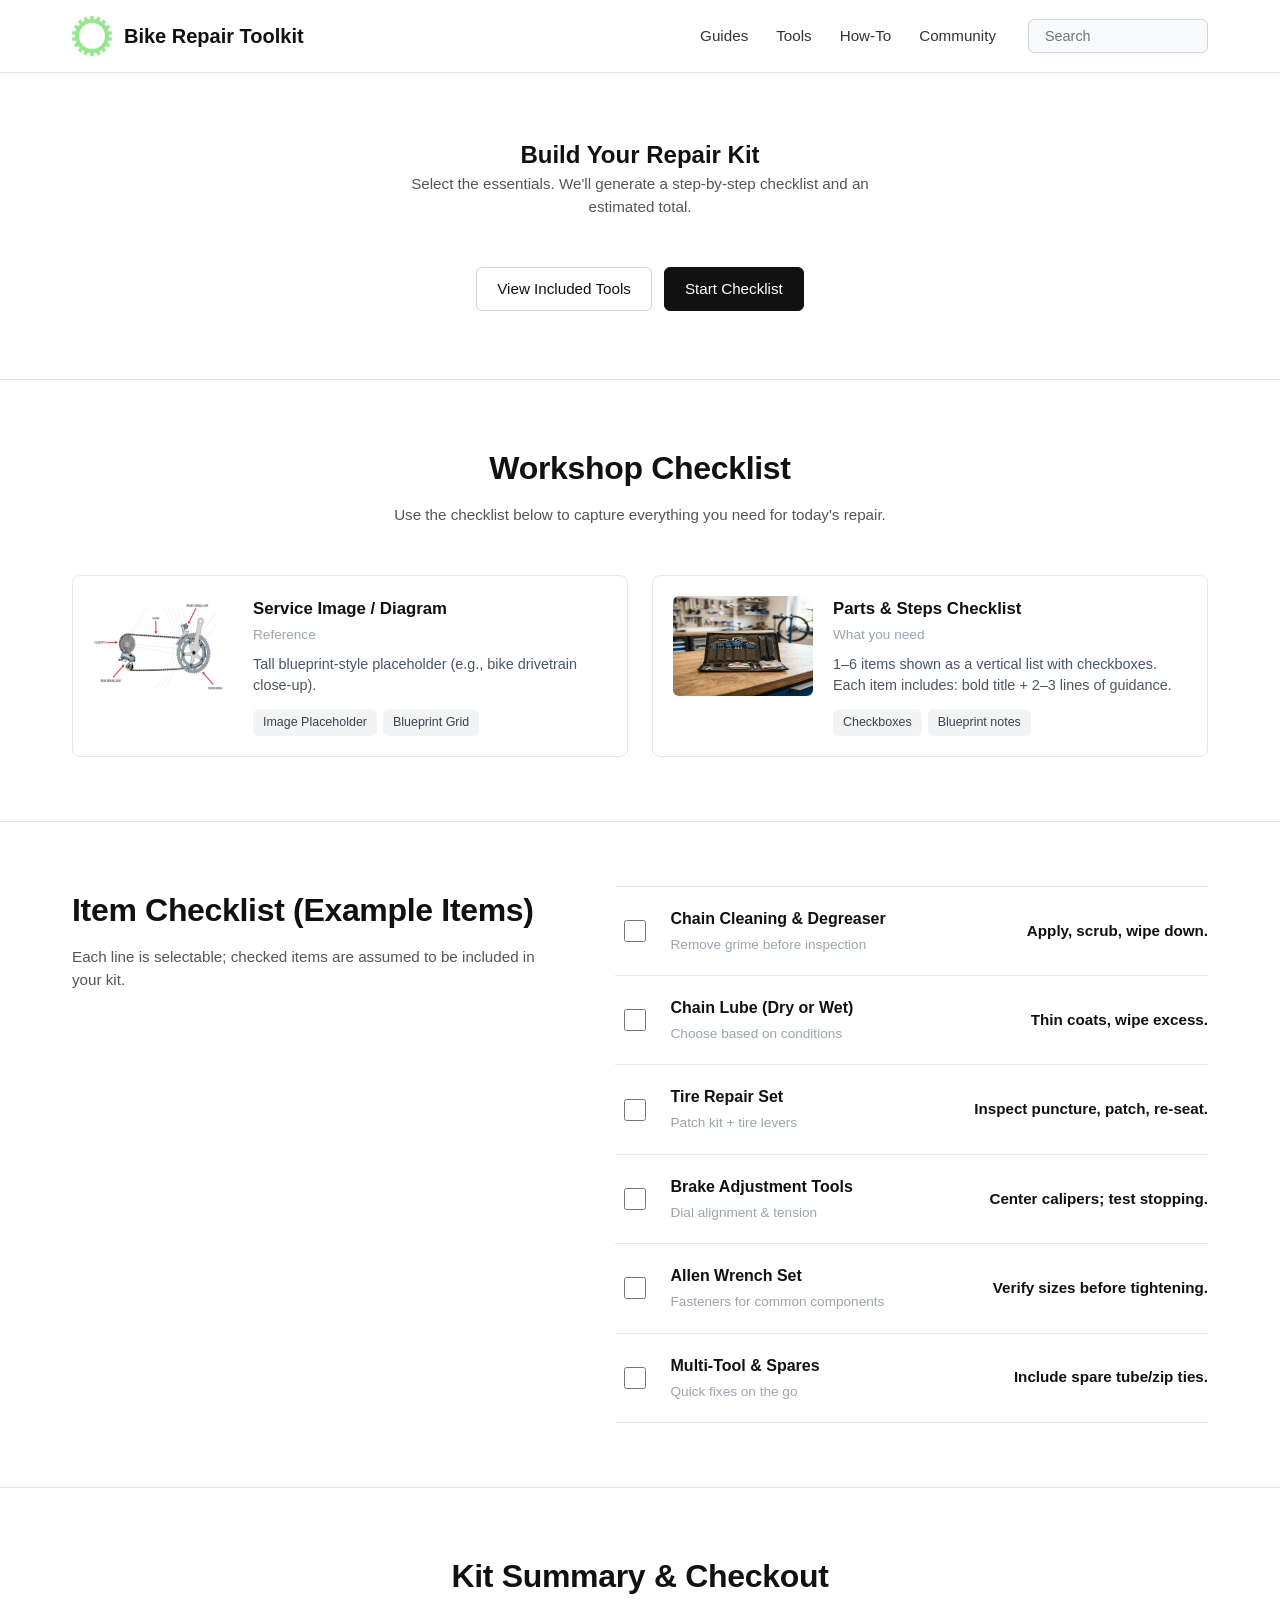
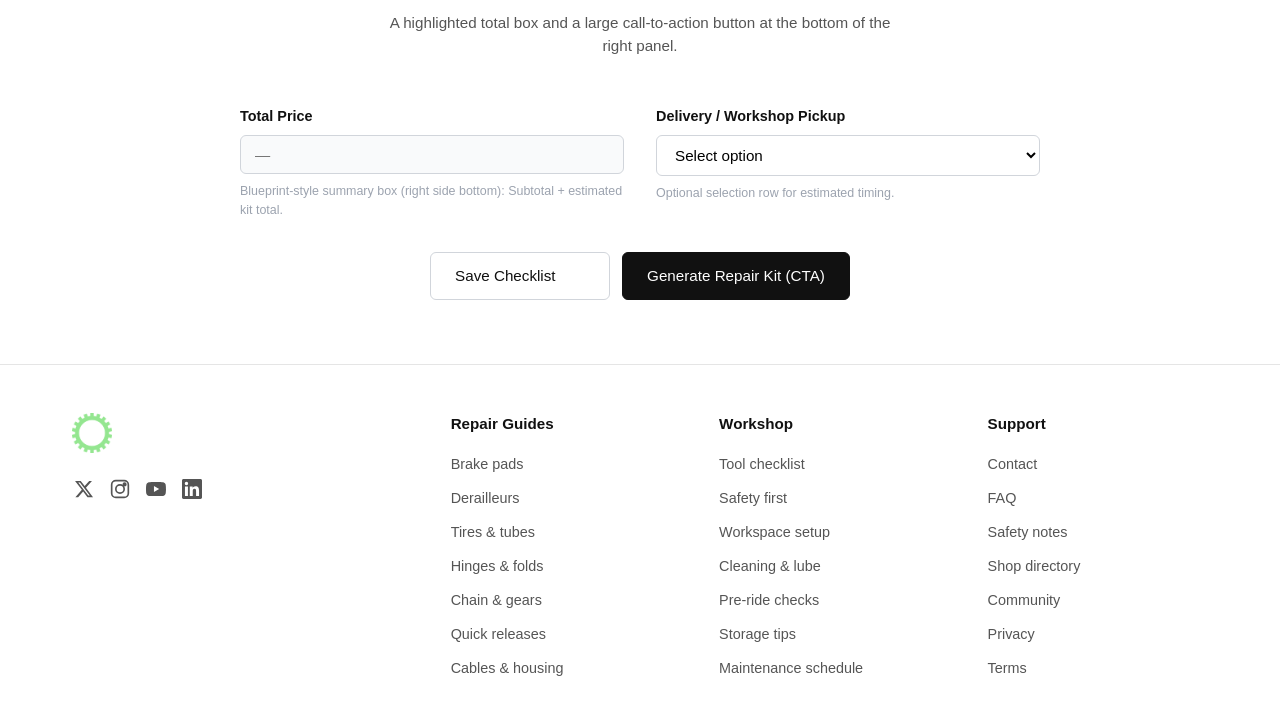
==== bike-repair-kit.html @ c7d31b98 "build the repair and the fix pages" ====
<!DOCTYPE html>
<html lang="en">
<head>
    <meta charset="UTF-8">
    <meta name="viewport" content="width=device-width, initial-scale=1.0">
    <title>Build Your Repair Kit - Bike Repair Toolkit</title>
    
    <!-- Link to the same external CSS file -->
    <link rel="stylesheet" href="/css/style.css">
    
    <!-- FAVICON PLACEHOLDER: Inline SVG Data URI -->
     <link rel="icon" type="image/svg+xml" href="/img/icon-favicon.png">
</head>
<body>

    <!-- ================= HEADER ================= -->
    <header class="site-header">
        <div class="container header-inner">
            <div class="logo">
                <img src="/img/icon-favicon.png" alt="Bike Repair Toolkit Logo" class="logo-icon">
                <span>Bike Repair Toolkit</span>
            </div>
            <nav class="main-nav" aria-label="Main Navigation">
                <ul class="nav-links">
                    <li><a href="#">Guides</a></li>
                    <li><a href="#">Tools</a></li>
                    <li><a href="#">How-To</a></li>
                    <li><a href="#">Community</a></li>
                </ul>
                <form role="search">
                    <input type="search" class="search-box" placeholder="Search" aria-label="Search">
                </form>
            </nav>
        </div>
    </header>

    <main>
        <!-- ================= HERO: BUILD YOUR REPAIR KIT ================= -->
        <section class="kit-hero">
            <div class="container">
                <div class="section-header">
                    <h1>Build Your Repair Kit</h1>
                    <p>Select the essentials. We'll generate a step-by-step checklist and an estimated total.</p>
                </div>
                <div class="hero-buttons" style="justify-content: center;">
                    <a href="#" class="btn">View Included Tools</a>
                    <a href="#" class="btn btn-primary">Start Checklist</a>
                </div>
            </div>
        </section>

        <!-- ================= WORKSHOP CHECKLIST ================= -->
        <section class="workshop-checklist">
            <div class="container">
                <div class="section-header">
                    <h2>Workshop Checklist</h2>
                    <p>Use the checklist below to capture everything you need for today's repair.</p>
                </div>
                <div class="workshop-grid">
                    <!-- Card 1: Service Image / Diagram -->
                    <article class="workshop-card">
                        <div class="workshop-card-img">
                            <!-- IMAGE PLACEHOLDER: Tall blueprint-style -->
                            <img src="/img/sevice-diagram.jpg" alt="Service Image / Diagram" />
                        </div>
                        <div class="workshop-card-content">
                            <h3>Service Image / Diagram</h3>
                            <div class="workshop-card-subtitle">Reference</div>
                            <p>Tall blueprint-style placeholder (e.g., bike drivetrain close-up).</p>
                            <div class="workshop-card-tags">
                                <span class="tag">Image Placeholder</span>
                                <span class="tag">Blueprint Grid</span>
                            </div>
                        </div>
                    </article>

                    <!-- Card 2: Parts & Steps Checklist -->
                    <article class="workshop-card">
                        <div class="workshop-card-img">
                            <!-- IMAGE PLACEHOLDER: Workshop scene -->
                            <img src="/img/tools-needs.png" alt="Parts & Steps Checklist" />
                        </div>
                        <div class="workshop-card-content">
                            <h3>Parts & Steps Checklist</h3>
                            <div class="workshop-card-subtitle">What you need</div>
                            <p>1–6 items shown as a vertical list with checkboxes. Each item includes: bold title + 2–3 lines of guidance.</p>
                            <div class="workshop-card-tags">
                                <span class="tag">Checkboxes</span>
                                <span class="tag">Blueprint notes</span>
                            </div>
                        </div>
                    </article>
                </div>
            </div>
        </section>

        <!-- ================= ITEM CHECKLIST ================= -->
        <section class="item-checklist">
            <div class="container item-checklist-inner">
                <div class="item-checklist-header">
                    <h2>Item Checklist (Example Items)</h2>
                    <p>Each line is selectable; checked items are assumed to be included in your kit.</p>
                </div>
                <ul class="checklist-items">
                    <!-- Item 1 -->
                    <li class="checklist-item">
                        <div class="checklist-checkbox">
                            <input type="checkbox" id="item1" aria-label="Chain Cleaning & Degreaser">
                        </div>
                        <div class="checklist-info">
                            <h3>Chain Cleaning & Degreaser</h3>
                            <p>Remove grime before inspection</p>
                        </div>
                        <div class="checklist-action">
                            <p><strong>Apply, scrub, wipe down.</strong></p>
                        </div>
                    </li>
                    <!-- Item 2 -->
                    <li class="checklist-item">
                        <div class="checklist-checkbox">
                            <input type="checkbox" id="item2" aria-label="Chain Lube">
                        </div>
                        <div class="checklist-info">
                            <h3>Chain Lube (Dry or Wet)</h3>
                            <p>Choose based on conditions</p>
                        </div>
                        <div class="checklist-action">
                            <p><strong>Thin coats, wipe excess.</strong></p>
                        </div>
                    </li>
                    <!-- Item 3 -->
                    <li class="checklist-item">
                        <div class="checklist-checkbox">
                            <input type="checkbox" id="item3" aria-label="Tire Repair Set">
                        </div>
                        <div class="checklist-info">
                            <h3>Tire Repair Set</h3>
                            <p>Patch kit + tire levers</p>
                        </div>
                        <div class="checklist-action">
                            <p><strong>Inspect puncture, patch, re-seat.</strong></p>
                        </div>
                    </li>
                    <!-- Item 4 -->
                    <li class="checklist-item">
                        <div class="checklist-checkbox">
                            <input type="checkbox" id="item4" aria-label="Brake Adjustment Tools">
                        </div>
                        <div class="checklist-info">
                            <h3>Brake Adjustment Tools</h3>
                            <p>Dial alignment & tension</p>
                        </div>
                        <div class="checklist-action">
                            <p><strong>Center calipers; test stopping.</strong></p>
                        </div>
                    </li>
                    <!-- Item 5 -->
                    <li class="checklist-item">
                        <div class="checklist-checkbox">
                            <input type="checkbox" id="item5" aria-label="Allen Wrench Set">
                        </div>
                        <div class="checklist-info">
                            <h3>Allen Wrench Set</h3>
                            <p>Fasteners for common components</p>
                        </div>
                        <div class="checklist-action">
                            <p><strong>Verify sizes before tightening.</strong></p>
                        </div>
                    </li>
                    <!-- Item 6 -->
                    <li class="checklist-item">
                        <div class="checklist-checkbox">
                            <input type="checkbox" id="item6" aria-label="Multi-Tool & Spares">
                        </div>
                        <div class="checklist-info">
                            <h3>Multi-Tool & Spares</h3>
                            <p>Quick fixes on the go</p>
                        </div>
                        <div class="checklist-action">
                            <p><strong>Include spare tube/zip ties.</strong></p>
                        </div>
                    </li>
                </ul>
            </div>
        </section>

        <!-- ================= KIT SUMMARY & CHECKOUT ================= -->
        <section class="kit-summary">
            <div class="container">
                <div class="section-header">
                    <h2>Kit Summary & Checkout</h2>
                    <p>A highlighted total box and a large call-to-action button at the bottom of the right panel.</p>
                </div>
                <div class="summary-grid">
                    <div class="summary-form">
                        <div class="form-group">
                            <label for="total-price"><strong>Total Price</strong></label>
                            <input type="text" id="total-price" class="form-input" placeholder="—" readonly>
                            <p class="form-hint">Blueprint-style summary box (right side bottom): Subtotal + estimated kit total.</p>
                        </div>
                        <div class="form-group">
                            <label for="delivery"><strong>Delivery / Workshop Pickup</strong></label>
                            <select id="delivery" class="form-input">
                                <option value="">Select option</option>
                                <option value="delivery">Home Delivery</option>
                                <option value="pickup">Workshop Pickup</option>
                            </select>
                            <p class="form-hint">Optional selection row for estimated timing.</p>
                        </div>
                    </div>
                </div>
                <div class="summary-buttons">
                    <a href="#" class="btn">Save Checklist</a>
                    <a href="#" class="btn btn-primary">Generate Repair Kit (CTA)</a>
                </div>
            </div>
        </section>
    </main>

    <!-- ================= FOOTER ================= -->
    <footer class="site-footer">
        <div class="container footer-inner">
            <div class="footer-brand">
                <div class="logo">
                    <img src="/img/icon-favicon.png" alt="Bike Repair Toolkit Logo" class="logo-icon">
                </div>
                <div class="social-links">
                    <a href="#" aria-label="X (Twitter)"><svg width="20" height="20" viewBox="0 0 24 24" fill="currentColor"><path d="M18.244 2.25h3.308l-7.227 8.26 8.502 11.24H16.17l-5.214-6.817L4.99 21.75H1.68l7.73-8.835L1.254 2.25H8.08l4.713 6.231zm-1.161 17.52h1.833L7.084 4.126H5.117z"/></svg></a>
                    <a href="#" aria-label="Instagram"><svg width="20" height="20" viewBox="0 0 24 24" fill="none" stroke="currentColor" stroke-width="2"><rect x="2" y="2" width="20" height="20" rx="5"/><circle cx="12" cy="12" r="5"/><circle cx="17.5" cy="6.5" r="1.5" fill="currentColor"/></svg></a>
                    <a href="#" aria-label="YouTube"><svg width="20" height="20" viewBox="0 0 24 24" fill="currentColor"><path d="M23.498 6.186a3.016 3.016 0 0 0-2.122-2.136C19.505 3.545 12 3.545 12 3.545s-7.505 0-9.377.505A3.017 3.017 0 0 0 .502 6.186C0 8.07 0 12 0 12s0 3.93.502 5.814a3.016 3.016 0 0 0 2.122 2.136c1.871.505 9.376.505 9.376.505s7.505 0 9.377-.505a3.015 3.015 0 0 0 2.122-2.136C24 15.93 24 12 24 12s0-3.93-.502-5.814zM9.545 15.568V8.432L15.818 12l-6.273 3.568z"/></svg></a>
                    <a href="#" aria-label="LinkedIn"><svg width="20" height="20" viewBox="0 0 24 24" fill="currentColor"><path d="M20.447 20.452h-3.554v-5.569c0-1.328-.027-3.037-1.852-3.037-1.853 0-2.136 1.445-2.136 2.939v5.667H9.351V9h3.414v1.561h.046c.477-.9 1.637-1.85 3.37-1.85 3.601 0 4.267 2.37 4.267 5.455v6.286zM5.337 7.433a2.062 2.062 0 0 1-2.063-2.065 2.063 2.063 0 1 1 2.063 2.065zm1.782 13.019H3.555V9h3.564v11.452zM22.225 0H1.771C.792 0 0 .774 0 1.729v20.542C0 23.227.792 24 1.771 24h20.451C23.2 24 24 23.227 24 22.271V1.729C24 .774 23.2 0 22.222 0h.003z"/></svg></a>
                </div>
            </div>
            <div class="footer-col">
                <h5>Repair Guides</h5>
                <ul>
                    <li><a href="#">Brake pads</a></li>
                    <li><a href="#">Derailleurs</a></li>
                    <li><a href="#">Tires & tubes</a></li>
                    <li><a href="#">Hinges & folds</a></li>
                    <li><a href="#">Chain & gears</a></li>
                    <li><a href="#">Quick releases</a></li>
                    <li><a href="#">Cables & housing</a></li>
                </ul>
            </div>
            <div class="footer-col">
                <h5>Workshop</h5>
                <ul>
                    <li><a href="#">Tool checklist</a></li>
                    <li><a href="#">Safety first</a></li>
                    <li><a href="#">Workspace setup</a></li>
                    <li><a href="#">Cleaning & lube</a></li>
                    <li><a href="#">Pre-ride checks</a></li>
                    <li><a href="#">Storage tips</a></li>
                    <li><a href="#">Maintenance schedule</a></li>
                </ul>
            </div>
            <div class="footer-col">
                <h5>Support</h5>
                <ul>
                    <li><a href="#">Contact</a></li>
                    <li><a href="#">FAQ</a></li>
                    <li><a href="#">Safety notes</a></li>
                    <li><a href="#">Shop directory</a></li>
                    <li><a href="#">Community</a></li>
                    <li><a href="#">Privacy</a></li>
                    <li><a href="#">Terms</a></li>
                </ul>
            </div>
        </div>
    </footer>

</body>
</html>
---- css/style.css ----
/* --- RESET & BASE --- */
* {
    box-sizing: border-box;
    margin: 0;
    padding: 0;
}

body {
    font-family: -apple-system, BlinkMacSystemFont, 'Segoe UI', Roboto, 'Helvetica Neue', Arial, sans-serif;
    color: #111;
    background: #fff;
    line-height: 1.5;
    -webkit-font-smoothing: antialiased;
}

a {
    text-decoration: none;
    color: inherit;
}

ul {
    list-style: none;
}

.container {
    max-width: 1200px;
    margin: 0 auto;
    padding: 0 32px;
}

/* --- HEADER --- */
.site-header {
    border-bottom: 1px solid #e5e5e5;
    padding: 16px 0;
    position: sticky;
    top: 0;
    background: #fff;
    z-index: 100;
}

.header-inner {
    display: flex;
    align-items: center;
    justify-content: space-between;
    gap: 24px;
}

.logo {
    display: flex;
    align-items: center;
    gap: 12px;
    font-size: 1.25rem;
    font-weight: 600;
}

.logo-icon {
    width: 40px;
    height: 40px;
}

.main-nav {
    display: flex;
    align-items: center;
    gap: 32px;
}

.nav-links {
    display: flex;
    gap: 28px;
}

.nav-links a {
    font-size: 0.95rem;
    color: #333;
}

.nav-links a:hover {
    color: #000;
}

.search-box {
    padding: 8px 16px;
    border: 1px solid #d1d5db;
    border-radius: 6px;
    font-size: 0.9rem;
    width: 180px;
    outline: none;
    background: #f9fafb;
}

.search-box:focus {
    border-color: #111;
}

/* --- HERO --- */
.hero {
    padding: 64px 0 48px;
}

.hero-inner {
    display: grid;
    grid-template-columns: 1fr 1fr;
    gap: 48px;
    align-items: center;
}

.hero-content h1 {
    font-size: 2.75rem;
    font-weight: 700;
    line-height: 1.15;
    margin-bottom: 16px;
    letter-spacing: -0.02em;
}

.hero-content p {
    font-size: 1.05rem;
    color: #555;
    margin-bottom: 28px;
    max-width: 480px;
}

.hero-buttons {
    display: flex;
    gap: 12px;
    margin-bottom: 20px;
    flex-wrap: wrap;
}

.btn {
    padding: 10px 20px;
    border-radius: 6px;
    font-size: 0.95rem;
    font-weight: 500;
    cursor: pointer;
    transition: all 0.2s;
    display: inline-block;
    border: 1px solid #d1d5db;
    background: #fff;
    color: #111;
}

.btn:hover {
    background: #f3f4f6;
}

.btn-primary {
    background: #111;
    color: #fff;
    border-color: #111;
}

.btn-primary:hover {
    background: #333;
}

.hero-tags {
    display: flex;
    gap: 8px;
    flex-wrap: wrap;
}

.tag {
    padding: 6px 14px;
    background: #f3f4f6;
    border-radius: 6px;
    font-size: 0.85rem;
    color: #374151;
}

.hero-image {
    width: 100%;
    border-radius: 8px;
    overflow: hidden;
}

.hero-image img {
    width: 100%;
    height: auto;
    display: block;
}

/* --- SECTIONS --- */
section {
    padding: 64px 0;
}

.section-header {
    text-align: center;
    margin-bottom: 48px;
}

.section-header h2 {
    font-size: 2rem;
    font-weight: 700;
    margin-bottom: 12px;
    letter-spacing: -0.01em;
}

.section-header p {
    color: #555;
    max-width: 520px;
    margin: 0 auto;
    font-size: 0.95rem;
}

/* --- FEATURED FIXES CARDS --- */
.featured-grid {
    display: grid;
    grid-template-columns: repeat(3, 1fr);
    gap: 24px;
}

.featured-card {
    border: 1px solid #e5e7eb;
    border-radius: 8px;
    overflow: hidden;
    background: #fff;
}

.featured-card-img {
    position: relative;
    width: 100%;
    aspect-ratio: 4/3;
    background: #f3f4f6;
    overflow: hidden;
}

.featured-card-img img {
    width: 100%;
    height: 100%;
    display: block;
}

.step-label {
    position: absolute;
    top: 12px;
    left: 12px;
    background: rgba(255, 255, 255, 0.92);
    padding: 4px 10px;
    border-radius: 4px;
    font-size: 0.75rem;
    color: #374151;
    font-weight: 500;
}

.featured-card-body {
    padding: 16px;
}

.featured-card-body h3 {
    font-size: 0.95rem;
    font-weight: 600;
    margin-bottom: 4px;
}

.featured-card-body p {
    font-size: 0.9rem;
    color: #555;
}

/* --- SAFETY + TOOLS CARDS --- */
.safety-grid {
    display: grid;
    grid-template-columns: repeat(2, 1fr);
    gap: 24px;
}

.safety-card {
    border: 1px solid #e5e7eb;
    border-radius: 8px;
    padding: 20px;
    display: flex;
    gap: 20px;
    background: #fff;
}

.safety-card-img {
    width: 140px;
    min-width: 140px;
    height: 100px;
    border-radius: 6px;
    overflow: hidden;
    background: #f3f4f6;
}

.safety-card-img img {
    width: 100%;
    height: 100%;
    display: block;
}

.safety-card-content {
    flex: 1;
    display: flex;
    flex-direction: column;
}

.safety-card-content h3 {
    font-size: 1.05rem;
    font-weight: 600;
    margin-bottom: 4px;
}

.safety-card-subtitle {
    font-size: 0.85rem;
    color: #9ca3af;
    margin-bottom: 8px;
}

.safety-card-content p {
    font-size: 0.9rem;
    color: #4b5563;
    margin-bottom: 12px;
    flex: 1;
}

.safety-card-tags {
    display: flex;
    gap: 6px;
    flex-wrap: wrap;
}

.safety-card-tags .tag {
    font-size: 0.78rem;
    padding: 4px 10px;
}

/* --- FOOTER --- */
.site-footer {
    border-top: 1px solid #e5e5e5;
    padding: 48px 0 32px;
}

.footer-inner {
    display: grid;
    grid-template-columns: 1.5fr 1fr 1fr 1fr;
    gap: 48px;
}

.footer-brand {
    display: flex;
    flex-direction: column;
    gap: 16px;
}

.footer-brand .logo {
    margin-bottom: 8px;
}

.social-links {
    display: flex;
    gap: 12px;
}

.social-links a {
    width: 24px;
    height: 24px;
    display: flex;
    align-items: center;
    justify-content: center;
    color: #555;
}

.social-links a:hover {
    color: #111;
}

.footer-col h5 {
    font-size: 0.95rem;
    font-weight: 600;
    margin-bottom: 16px;
}

.footer-col ul li {
    margin-bottom: 10px;
}

.footer-col a {
    font-size: 0.9rem;
    color: #555;
}

.footer-col a:hover {
    color: #111;
}

/* --- KIT HERO --- */
.kit-hero {
    padding: 64px 0 48px;
    text-align: center;
}

/* --- WORKSHOP CHECKLIST --- */
.workshop-checklist {
    border-top: 1px solid #e5e5e5;
}
.workshop-grid {
    display: grid;
    grid-template-columns: repeat(2, 1fr);
    gap: 24px;
}
.workshop-card {
    border: 1px solid #e5e7eb;
    border-radius: 8px;
    padding: 20px;
    display: flex;
    gap: 20px;
    background: #fff;
}
.workshop-card-img {
    width: 140px;
    min-width: 140px;
    height: 100px;
    border-radius: 6px;
    overflow: hidden;
    background: #f3f4f6;
}
.workshop-card-img img {
    width: 100%;
    height: 100%;
    display: block;
}
.workshop-card-content {
    flex: 1;
    display: flex;
    flex-direction: column;
}
.workshop-card-content h3 {
    font-size: 1.05rem;
    font-weight: 600;
    margin-bottom: 4px;
}
.workshop-card-subtitle {
    font-size: 0.85rem;
    color: #9ca3af;
    margin-bottom: 8px;
}
.workshop-card-content p {
    font-size: 0.9rem;
    color: #4b5563;
    margin-bottom: 12px;
    flex: 1;
}
.workshop-card-tags {
    display: flex;
    gap: 6px;
    flex-wrap: wrap;
}
.workshop-card-tags .tag {
    font-size: 0.78rem;
    padding: 4px 10px;
}

/* --- ITEM CHECKLIST --- */
.item-checklist {
    border-top: 1px solid #e5e5e5;
}
.item-checklist-inner {
    display: grid;
    grid-template-columns: 1fr 1.2fr;
    gap: 48px;
    align-items: start;
}
.item-checklist-header h2 {
    font-size: 2rem;
    font-weight: 700;
    margin-bottom: 12px;
    letter-spacing: -0.01em;
}
.item-checklist-header p {
    color: #555;
    font-size: 0.95rem;
}
.checklist-items {
    display: flex;
    flex-direction: column;
}
.checklist-item {
    display: grid;
    grid-template-columns: 40px 1fr 1fr;
    gap: 16px;
    align-items: center;
    padding: 20px 0;
    border-bottom: 1px solid #e5e7eb;
}
.checklist-item:first-child {
    border-top: 1px solid #e5e7eb;
}
.checklist-checkbox {
    display: flex;
    align-items: center;
    justify-content: center;
}
.checklist-checkbox input[type="checkbox"] {
    width: 22px;
    height: 22px;
    border: 2px solid #d1d5db;
    border-radius: 4px;
    cursor: pointer;
    accent-color: #111;
}
.checklist-info h3 {
    font-size: 1rem;
    font-weight: 600;
    margin-bottom: 4px;
}
.checklist-info p {
    font-size: 0.85rem;
    color: #9ca3af;
}
.checklist-action {
    text-align: right;
}
.checklist-action p {
    font-size: 0.95rem;
    color: #111;
}

/* --- KIT SUMMARY --- */
.kit-summary {
    border-top: 1px solid #e5e5e5;
}
.summary-grid {
    max-width: 800px;
    margin: 0 auto 32px;
}
.summary-form {
    display: grid;
    grid-template-columns: 1fr 1fr;
    gap: 32px;
}
.form-group {
    display: flex;
    flex-direction: column;
    gap: 8px;
}
.form-group label {
    font-size: 0.9rem;
    font-weight: 600;
}
.form-input {
    padding: 10px 14px;
    border: 1px solid #d1d5db;
    border-radius: 6px;
    font-size: 0.95rem;
    font-family: inherit;
    background: #fff;
    outline: none;
    width: 100%;
}
.form-input:focus {
    border-color: #111;
}
.form-input[readonly] {
    background: #f9fafb;
    color: #9ca3af;
}
.form-hint {
    font-size: 0.78rem;
    color: #9ca3af;
}
.summary-buttons {
    display: flex;
    gap: 12px;
    justify-content: center;
    flex-wrap: wrap;
}
.summary-buttons .btn {
    min-width: 180px;
    padding: 12px 24px;
}

/* --- GUIDE HERO --- */
.guide-hero {
    padding: 64px 0 48px;
}
.guide-hero-inner {
    display: grid;
    grid-template-columns: 1fr 1fr;
    gap: 48px;
    align-items: center;
}
.guide-hero-content h1 {
    font-size: 2.5rem;
    font-weight: 700;
    line-height: 1.2;
    margin-bottom: 16px;
    letter-spacing: -0.02em;
}
.guide-hero-content p {
    font-size: 1.05rem;
    color: #555;
    max-width: 480px;
}
.guide-hero-image {
    width: 100%;
    border-radius: 8px;
    overflow: hidden;
}
.guide-hero-image img {
    width: 100%;
    height: auto;
    display: block;
}

/* --- WARNING / SAFETY SECTION --- */
.warning-section {
    padding: 64px 0;
    background: #f9fafb;
}
.warning-inner {
    display: grid;
    grid-template-columns: 1fr 1fr;
    gap: 48px;
    align-items: center;
}
.warning-content h2 {
    font-size: 1.25rem;
    font-weight: 700;
    margin-bottom: 16px;
    letter-spacing: 0.05em;
}
.warning-content ul {
    list-style: disc;
    padding-left: 20px;
}
.warning-content ul li {
    font-size: 0.95rem;
    color: #4b5563;
    margin-bottom: 8px;
    line-height: 1.6;
}
.warning-image {
    width: 100%;
    border-radius: 8px;
    overflow: hidden;
}
.warning-image img {
    width: 100%;
    height: auto;
    display: block;
}

/* --- 5-STEP TIMELINE --- */
.timeline-section {
    padding: 64px 0;
}
.timeline-inner {
    display: grid;
    grid-template-columns: 1fr 1.5fr;
    gap: 48px;
    align-items: start;
}
.timeline-header h2 {
    font-size: 2rem;
    font-weight: 700;
    margin-bottom: 12px;
    letter-spacing: -0.01em;
}
.timeline-header p {
    color: #555;
    font-size: 0.95rem;
}
.timeline-steps {
    display: flex;
    flex-direction: column;
    gap: 16px;
}
.timeline-step {
    border: 1px solid #e5e7eb;
    border-radius: 8px;
    padding: 16px;
    display: flex;
    gap: 16px;
    background: #fff;
    transition: box-shadow 0.2s;
}
.timeline-step:hover {
    box-shadow: 0 2px 8px rgba(0,0,0,0.08);
}
.timeline-step-img {
    width: 120px;
    min-width: 120px;
    height: 80px;
    border-radius: 6px;
    overflow: hidden;
    background: #f3f4f6;
}
.timeline-step-img img {
    width: 100%;
    height: 100%;
    display: block;
}
.timeline-step-content {
    flex: 1;
}
.timeline-step-content h3 {
    font-size: 1rem;
    font-weight: 600;
    margin-bottom: 4px;
}
.timeline-step-subtitle {
    font-size: 0.85rem;
    color: #9ca3af;
    margin-bottom: 8px;
}
.timeline-step-content p {
    font-size: 0.9rem;
    color: #4b5563;
    line-height: 1.5;
}

/* --- STEP IMAGES --- */
.step-images-section {
    padding: 64px 0;
    border-top: 1px solid #e5e5e5;
}
.step-images-inner {
    display: grid;
    grid-template-columns: 1fr 1.5fr;
    gap: 48px;
    align-items: start;
}
.step-images-header h2 {
    font-size: 2rem;
    font-weight: 700;
    margin-bottom: 12px;
    letter-spacing: -0.01em;
}
.step-images-header p {
    color: #555;
    font-size: 0.95rem;
}
.step-images-list {
    display: flex;
    flex-direction: column;
}
.step-image-row {
    display: grid;
    grid-template-columns: 40px 1fr 1fr;
    gap: 16px;
    align-items: center;
    padding: 20px 0;
    border-bottom: 1px solid #e5e7eb;
}
.step-image-row:first-child {
    border-top: 1px solid #e5e7eb;
}
.step-image-icon {
    display: flex;
    align-items: center;
    justify-content: center;
}
.step-image-icon img {
    width: 40px;
    height: 40px;
}
.step-image-info h3 {
    font-size: 1rem;
    font-weight: 600;
    margin-bottom: 4px;
}
.step-image-info p {
    font-size: 0.85rem;
    color: #9ca3af;
}
.step-image-label {
    text-align: right;
}
.step-image-label p {
    font-size: 0.95rem;
    color: #111;
}


/* --- RESPONSIVE --- */
@media (max-width: 900px) {
    .hero-inner {
        grid-template-columns: 1fr;
    }

    .featured-grid {
        grid-template-columns: 1fr;
    }

    .safety-grid {
        grid-template-columns: 1fr;
    }

    .footer-inner {
        grid-template-columns: 1fr 1fr;
    }

    .nav-links {
        display: none;
    }
}

@media (max-width: 900px) {
    .workshop-grid { grid-template-columns: 1fr; }
    .item-checklist-inner { grid-template-columns: 1fr; }
    .checklist-item { grid-template-columns: 40px 1fr; }
    .checklist-action { grid-column: 2; text-align: left; }
    .summary-form { grid-template-columns: 1fr; }
}

/* --- FOLDING HINGE RESPONSIVE --- */
@media (max-width: 900px) {
    .guide-hero-inner { grid-template-columns: 1fr; }
    .warning-inner { grid-template-columns: 1fr; }
    .timeline-inner { grid-template-columns: 1fr; }
    .step-images-inner { grid-template-columns: 1fr; }
    .step-image-row { grid-template-columns: 40px 1fr; }
    .step-image-label { grid-column: 2; text-align: left; }
}
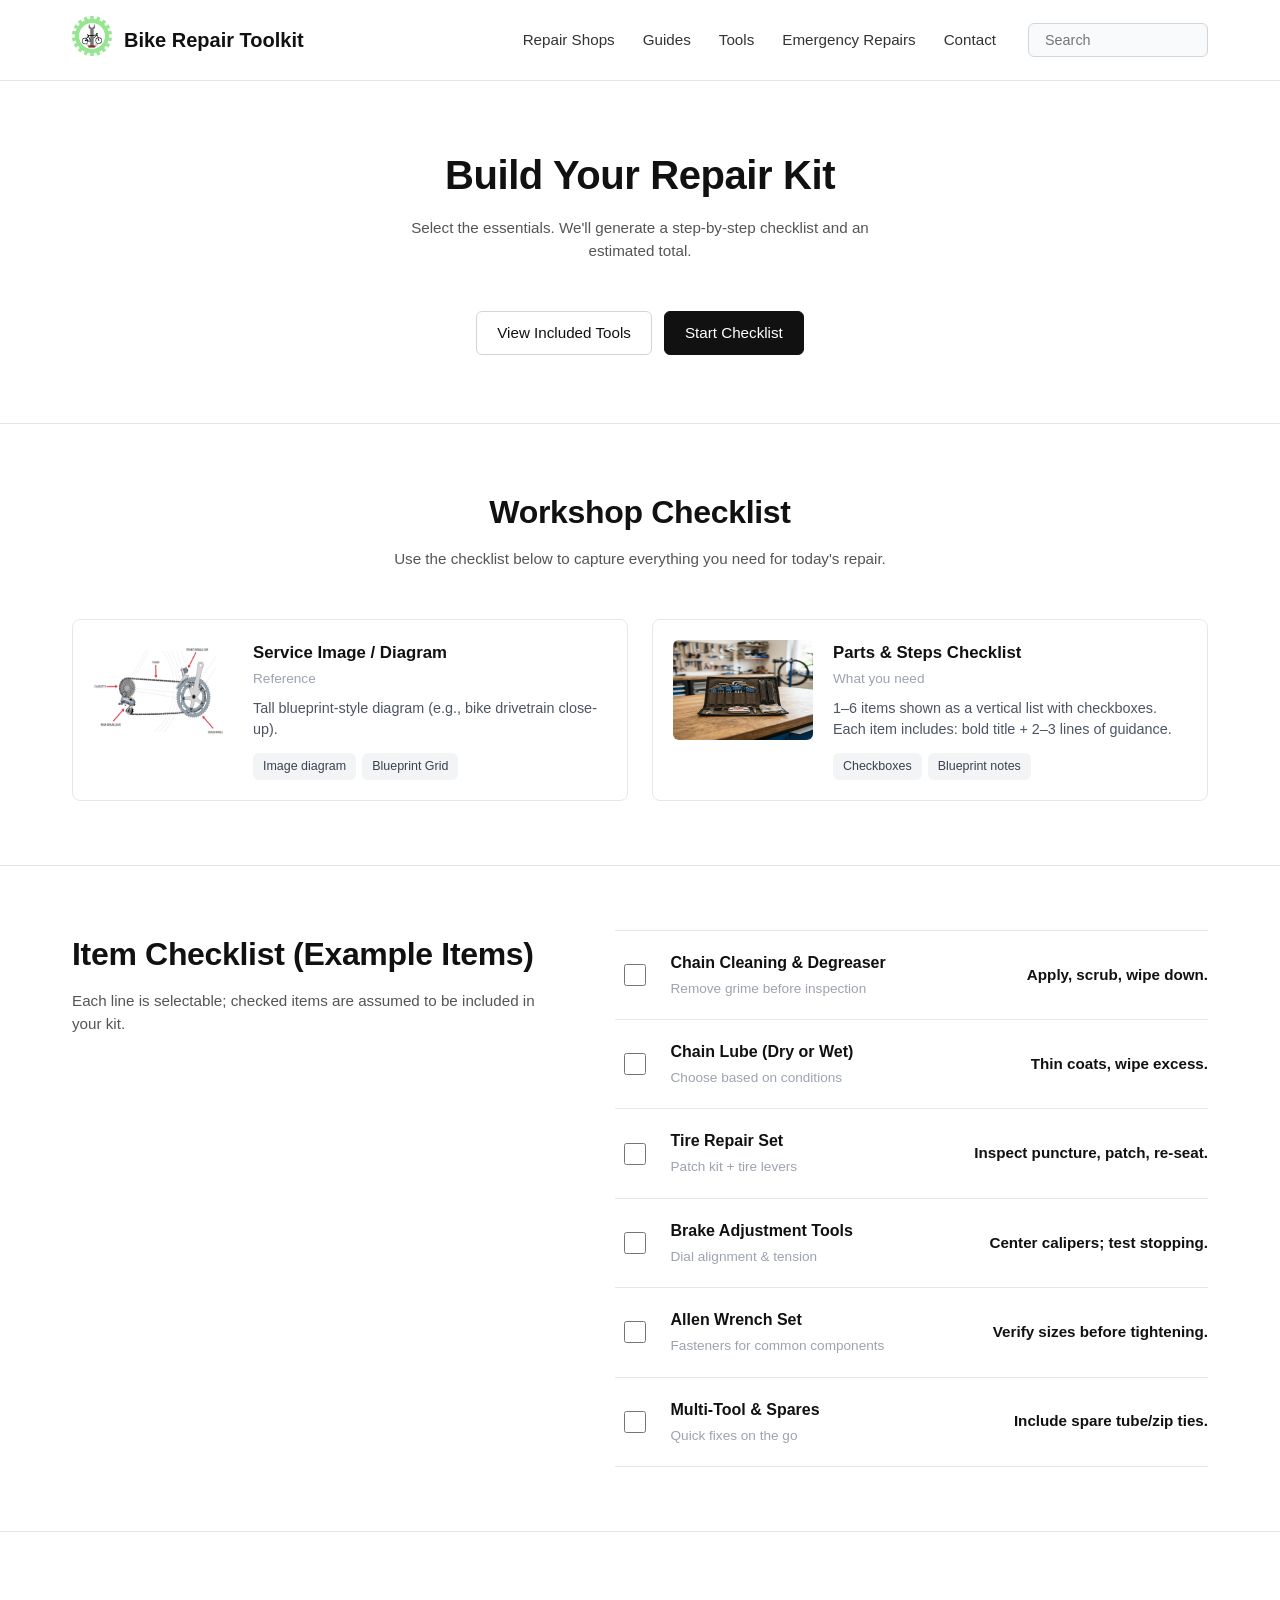
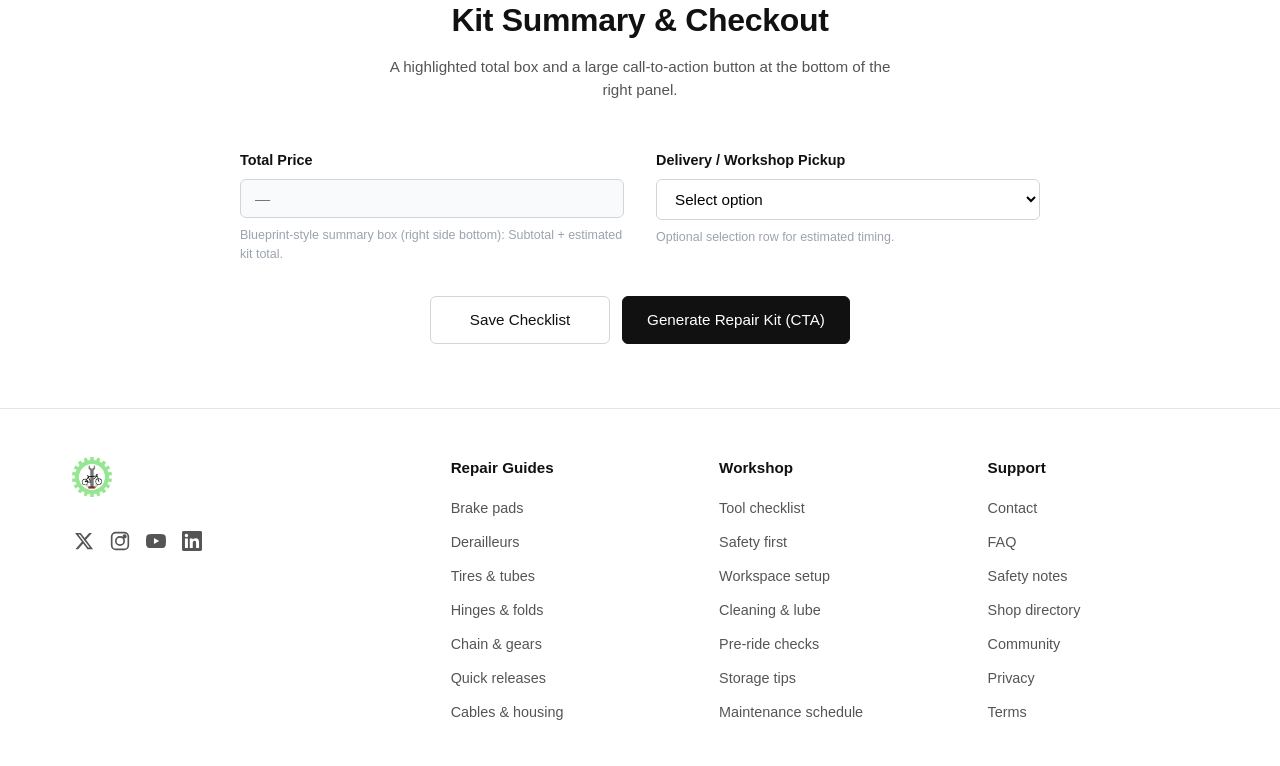
==== commit eefe5422: "on the way to finish this project" ====
--- a/bike-repair-kit.html
+++ b/bike-repair-kit.html
@@ -1,32 +1,33 @@
 <!DOCTYPE html>
 <html lang="en">
+
 <head>
     <meta charset="UTF-8">
     <meta name="viewport" content="width=device-width, initial-scale=1.0">
     <title>Build Your Repair Kit - Bike Repair Toolkit</title>
-    
-    <!-- Link to the same external CSS file -->
+    <!-- stylesheets and favicons -->
     <link rel="stylesheet" href="/css/style.css">
-    
-    <!-- FAVICON PLACEHOLDER: Inline SVG Data URI -->
-     <link rel="icon" type="image/svg+xml" href="/img/icon-favicon.png">
+    <link rel="icon" type="image/svg+xml" href="/img/icon-favicon.png">
 </head>
+
 <body>
 
-    <!-- ================= HEADER ================= -->
+    <!-- this would be the navigation of the page or navbar -->
     <header class="site-header">
         <div class="container header-inner">
             <div class="logo">
-                <img src="/img/icon-favicon.png" alt="Bike Repair Toolkit Logo" class="logo-icon">
+                <a href="/"><img src="/img/logo-icon.png" alt="Bike Repair Guide Logo" class="logo-icon"></a>
                 <span>Bike Repair Toolkit</span>
             </div>
             <nav class="main-nav" aria-label="Main Navigation">
                 <ul class="nav-links">
-                    <li><a href="#">Guides</a></li>
-                    <li><a href="#">Tools</a></li>
-                    <li><a href="#">How-To</a></li>
-                    <li><a href="#">Community</a></li>
-                </ul>
+                    <li><a href="/shops.html">Repair Shops</a></li>
+                    <li><a href="/fix.html">Guides</a></li>
+                    <li><a href="/bike-repair-kit.html">Tools</a></li>
+                    <li><a href="/emergency.html">Emergency Repairs</a></li>
+                    <li><a href="/contact.html">Contact</a></li>
+                </ul>
+                <!-- this is the search bar -->
                 <form role="search">
                     <input type="search" class="search-box" placeholder="Search" aria-label="Search">
                 </form>
@@ -35,7 +36,7 @@
     </header>
 
     <main>
-        <!-- ================= HERO: BUILD YOUR REPAIR KIT ================= -->
+        <!-- build your repair kit section of the page -->
         <section class="kit-hero">
             <div class="container">
                 <div class="section-header">
@@ -49,7 +50,7 @@
             </div>
         </section>
 
-        <!-- ================= WORKSHOP CHECKLIST ================= -->
+        <!-- the workshop checklist section -->
         <section class="workshop-checklist">
             <div class="container">
                 <div class="section-header">
@@ -60,15 +61,14 @@
                     <!-- Card 1: Service Image / Diagram -->
                     <article class="workshop-card">
                         <div class="workshop-card-img">
-                            <!-- IMAGE PLACEHOLDER: Tall blueprint-style -->
                             <img src="/img/sevice-diagram.jpg" alt="Service Image / Diagram" />
                         </div>
                         <div class="workshop-card-content">
                             <h3>Service Image / Diagram</h3>
                             <div class="workshop-card-subtitle">Reference</div>
-                            <p>Tall blueprint-style placeholder (e.g., bike drivetrain close-up).</p>
+                            <p>Tall blueprint-style diagram (e.g., bike drivetrain close-up).</p>
                             <div class="workshop-card-tags">
-                                <span class="tag">Image Placeholder</span>
+                                <span class="tag">Image diagram</span>
                                 <span class="tag">Blueprint Grid</span>
                             </div>
                         </div>
@@ -77,13 +77,13 @@
                     <!-- Card 2: Parts & Steps Checklist -->
                     <article class="workshop-card">
                         <div class="workshop-card-img">
-                            <!-- IMAGE PLACEHOLDER: Workshop scene -->
                             <img src="/img/tools-needs.png" alt="Parts & Steps Checklist" />
                         </div>
                         <div class="workshop-card-content">
                             <h3>Parts & Steps Checklist</h3>
                             <div class="workshop-card-subtitle">What you need</div>
-                            <p>1–6 items shown as a vertical list with checkboxes. Each item includes: bold title + 2–3 lines of guidance.</p>
+                            <p>1–6 items shown as a vertical list with checkboxes. Each item includes: bold title + 2–3
+                                lines of guidance.</p>
                             <div class="workshop-card-tags">
                                 <span class="tag">Checkboxes</span>
                                 <span class="tag">Blueprint notes</span>
@@ -94,7 +94,7 @@
             </div>
         </section>
 
-        <!-- ================= ITEM CHECKLIST ================= -->
+        <!-- the item checklist section of the page -->
         <section class="item-checklist">
             <div class="container item-checklist-inner">
                 <div class="item-checklist-header">
@@ -184,7 +184,7 @@
             </div>
         </section>
 
-        <!-- ================= KIT SUMMARY & CHECKOUT ================= -->
+        <!-- the kit summary and checkout section of the page -->
         <section class="kit-summary">
             <div class="container">
                 <div class="section-header">
@@ -196,7 +196,8 @@
                         <div class="form-group">
                             <label for="total-price"><strong>Total Price</strong></label>
                             <input type="text" id="total-price" class="form-input" placeholder="—" readonly>
-                            <p class="form-hint">Blueprint-style summary box (right side bottom): Subtotal + estimated kit total.</p>
+                            <p class="form-hint">Blueprint-style summary box (right side bottom): Subtotal + estimated
+                                kit total.</p>
                         </div>
                         <div class="form-group">
                             <label for="delivery"><strong>Delivery / Workshop Pickup</strong></label>
@@ -217,18 +218,37 @@
         </section>
     </main>
 
-    <!-- ================= FOOTER ================= -->
+    <!-- the footer of the page -->
     <footer class="site-footer">
         <div class="container footer-inner">
             <div class="footer-brand">
                 <div class="logo">
-                    <img src="/img/icon-favicon.png" alt="Bike Repair Toolkit Logo" class="logo-icon">
+                    <a href="/"><img src="/img/logo-icon.png" alt="Bike Repair Guide Logo" class="logo-icon"></a>
+
+                    <!-- Social SVGs easyer than having an image  -->
                 </div>
                 <div class="social-links">
-                    <a href="#" aria-label="X (Twitter)"><svg width="20" height="20" viewBox="0 0 24 24" fill="currentColor"><path d="M18.244 2.25h3.308l-7.227 8.26 8.502 11.24H16.17l-5.214-6.817L4.99 21.75H1.68l7.73-8.835L1.254 2.25H8.08l4.713 6.231zm-1.161 17.52h1.833L7.084 4.126H5.117z"/></svg></a>
-                    <a href="#" aria-label="Instagram"><svg width="20" height="20" viewBox="0 0 24 24" fill="none" stroke="currentColor" stroke-width="2"><rect x="2" y="2" width="20" height="20" rx="5"/><circle cx="12" cy="12" r="5"/><circle cx="17.5" cy="6.5" r="1.5" fill="currentColor"/></svg></a>
-                    <a href="#" aria-label="YouTube"><svg width="20" height="20" viewBox="0 0 24 24" fill="currentColor"><path d="M23.498 6.186a3.016 3.016 0 0 0-2.122-2.136C19.505 3.545 12 3.545 12 3.545s-7.505 0-9.377.505A3.017 3.017 0 0 0 .502 6.186C0 8.07 0 12 0 12s0 3.93.502 5.814a3.016 3.016 0 0 0 2.122 2.136c1.871.505 9.376.505 9.376.505s7.505 0 9.377-.505a3.015 3.015 0 0 0 2.122-2.136C24 15.93 24 12 24 12s0-3.93-.502-5.814zM9.545 15.568V8.432L15.818 12l-6.273 3.568z"/></svg></a>
-                    <a href="#" aria-label="LinkedIn"><svg width="20" height="20" viewBox="0 0 24 24" fill="currentColor"><path d="M20.447 20.452h-3.554v-5.569c0-1.328-.027-3.037-1.852-3.037-1.853 0-2.136 1.445-2.136 2.939v5.667H9.351V9h3.414v1.561h.046c.477-.9 1.637-1.85 3.37-1.85 3.601 0 4.267 2.37 4.267 5.455v6.286zM5.337 7.433a2.062 2.062 0 0 1-2.063-2.065 2.063 2.063 0 1 1 2.063 2.065zm1.782 13.019H3.555V9h3.564v11.452zM22.225 0H1.771C.792 0 0 .774 0 1.729v20.542C0 23.227.792 24 1.771 24h20.451C23.2 24 24 23.227 24 22.271V1.729C24 .774 23.2 0 22.222 0h.003z"/></svg></a>
+                    <a href="#" aria-label="X (Twitter)"><svg width="20" height="20" viewBox="0 0 24 24"
+                            fill="currentColor">
+                            <path
+                                d="M18.244 2.25h3.308l-7.227 8.26 8.502 11.24H16.17l-5.214-6.817L4.99 21.75H1.68l7.73-8.835L1.254 2.25H8.08l4.713 6.231zm-1.161 17.52h1.833L7.084 4.126H5.117z" />
+                        </svg></a>
+                    <a href="#" aria-label="Instagram"><svg width="20" height="20" viewBox="0 0 24 24" fill="none"
+                            stroke="currentColor" stroke-width="2">
+                            <rect x="2" y="2" width="20" height="20" rx="5" />
+                            <circle cx="12" cy="12" r="5" />
+                            <circle cx="17.5" cy="6.5" r="1.5" fill="currentColor" />
+                        </svg></a>
+                    <a href="#" aria-label="YouTube"><svg width="20" height="20" viewBox="0 0 24 24"
+                            fill="currentColor">
+                            <path
+                                d="M23.498 6.186a3.016 3.016 0 0 0-2.122-2.136C19.505 3.545 12 3.545 12 3.545s-7.505 0-9.377.505A3.017 3.017 0 0 0 .502 6.186C0 8.07 0 12 0 12s0 3.93.502 5.814a3.016 3.016 0 0 0 2.122 2.136c1.871.505 9.376.505 9.376.505s7.505 0 9.377-.505a3.015 3.015 0 0 0 2.122-2.136C24 15.93 24 12 24 12s0-3.93-.502-5.814zM9.545 15.568V8.432L15.818 12l-6.273 3.568z" />
+                        </svg></a>
+                    <a href="#" aria-label="LinkedIn"><svg width="20" height="20" viewBox="0 0 24 24"
+                            fill="currentColor">
+                            <path
+                                d="M20.447 20.452h-3.554v-5.569c0-1.328-.027-3.037-1.852-3.037-1.853 0-2.136 1.445-2.136 2.939v5.667H9.351V9h3.414v1.561h.046c.477-.9 1.637-1.85 3.37-1.85 3.601 0 4.267 2.37 4.267 5.455v6.286zM5.337 7.433a2.062 2.062 0 0 1-2.063-2.065 2.063 2.063 0 1 1 2.063 2.065zm1.782 13.019H3.555V9h3.564v11.452zM22.225 0H1.771C.792 0 0 .774 0 1.729v20.542C0 23.227.792 24 1.771 24h20.451C23.2 24 24 23.227 24 22.271V1.729C24 .774 23.2 0 22.222 0h.003z" />
+                        </svg></a>
                 </div>
             </div>
             <div class="footer-col">
@@ -237,16 +257,17 @@
                     <li><a href="#">Brake pads</a></li>
                     <li><a href="#">Derailleurs</a></li>
                     <li><a href="#">Tires & tubes</a></li>
-                    <li><a href="#">Hinges & folds</a></li>
+                    <li><a href="/fix.html">Hinges & folds</a></li>
                     <li><a href="#">Chain & gears</a></li>
                     <li><a href="#">Quick releases</a></li>
                     <li><a href="#">Cables & housing</a></li>
                 </ul>
             </div>
+
             <div class="footer-col">
                 <h5>Workshop</h5>
                 <ul>
-                    <li><a href="#">Tool checklist</a></li>
+                    <li><a href="/bike-repair-kit.html">Tool checklist</a></li>
                     <li><a href="#">Safety first</a></li>
                     <li><a href="#">Workspace setup</a></li>
                     <li><a href="#">Cleaning & lube</a></li>
@@ -255,11 +276,12 @@
                     <li><a href="#">Maintenance schedule</a></li>
                 </ul>
             </div>
+
             <div class="footer-col">
                 <h5>Support</h5>
                 <ul>
-                    <li><a href="#">Contact</a></li>
-                    <li><a href="#">FAQ</a></li>
+                    <li><a href="/contact.html">Contact</a></li>
+                    <li><a href="/contact.html">FAQ</a></li>
                     <li><a href="#">Safety notes</a></li>
                     <li><a href="#">Shop directory</a></li>
                     <li><a href="#">Community</a></li>
@@ -271,4 +293,5 @@
     </footer>
 
 </body>
+
 </html>
--- a/css/style.css
+++ b/css/style.css
@@ -1,10 +1,5 @@
-/* --- RESET & BASE --- */
-* {
-    box-sizing: border-box;
-    margin: 0;
-    padding: 0;
-}
-
+/* --- this reset the page styles --- */
+* { box-sizing: border-box; margin: 0; padding: 0; }
 body {
     font-family: -apple-system, BlinkMacSystemFont, 'Segoe UI', Roboto, 'Helvetica Neue', Arial, sans-serif;
     color: #111;
@@ -12,23 +7,11 @@
     line-height: 1.5;
     -webkit-font-smoothing: antialiased;
 }
-
-a {
-    text-decoration: none;
-    color: inherit;
-}
-
-ul {
-    list-style: none;
-}
-
-.container {
-    max-width: 1200px;
-    margin: 0 auto;
-    padding: 0 32px;
-}
-
-/* --- HEADER --- */
+a { text-decoration: none; color: inherit; }
+ul { list-style: none; }
+.container { max-width: 1200px; margin: 0 auto; padding: 0 32px; }
+
+/* --- the header of the page --- */
 .site-header {
     border-bottom: 1px solid #e5e5e5;
     padding: 16px 0;
@@ -37,14 +20,12 @@
     background: #fff;
     z-index: 100;
 }
-
 .header-inner {
     display: flex;
     align-items: center;
     justify-content: space-between;
     gap: 24px;
 }
-
 .logo {
     display: flex;
     align-items: center;
@@ -52,32 +33,24 @@
     font-size: 1.25rem;
     font-weight: 600;
 }
-
 .logo-icon {
     width: 40px;
     height: 40px;
 }
-
 .main-nav {
     display: flex;
     align-items: center;
     gap: 32px;
 }
-
 .nav-links {
     display: flex;
     gap: 28px;
 }
-
 .nav-links a {
     font-size: 0.95rem;
     color: #333;
 }
-
-.nav-links a:hover {
-    color: #000;
-}
-
+.nav-links a:hover { color: #000; }
 .search-box {
     padding: 8px 16px;
     border: 1px solid #d1d5db;
@@ -87,23 +60,16 @@
     outline: none;
     background: #f9fafb;
 }
-
-.search-box:focus {
-    border-color: #111;
-}
-
-/* --- HERO --- */
-.hero {
-    padding: 64px 0 48px;
-}
-
+.search-box:focus { border-color: #111; }
+
+/* --- this is the hero section --- */
+.hero { padding: 64px 0 48px; }
 .hero-inner {
     display: grid;
     grid-template-columns: 1fr 1fr;
     gap: 48px;
     align-items: center;
 }
-
 .hero-content h1 {
     font-size: 2.75rem;
     font-weight: 700;
@@ -111,21 +77,19 @@
     margin-bottom: 16px;
     letter-spacing: -0.02em;
 }
-
 .hero-content p {
     font-size: 1.05rem;
     color: #555;
     margin-bottom: 28px;
     max-width: 480px;
 }
-
 .hero-buttons {
     display: flex;
     gap: 12px;
     margin-bottom: 20px;
+    margin-top: 12px;
     flex-wrap: wrap;
 }
-
 .btn {
     padding: 10px 20px;
     border-radius: 6px;
@@ -137,28 +101,20 @@
     border: 1px solid #d1d5db;
     background: #fff;
     color: #111;
-}
-
-.btn:hover {
-    background: #f3f4f6;
-}
-
+    text-align: center;
+}
+.btn:hover { background: #f3f4f6; }
 .btn-primary {
     background: #111;
     color: #fff;
     border-color: #111;
 }
-
-.btn-primary:hover {
-    background: #333;
-}
-
+.btn-primary:hover { background: #333; }
 .hero-tags {
     display: flex;
     gap: 8px;
     flex-wrap: wrap;
 }
-
 .tag {
     padding: 6px 14px;
     background: #f3f4f6;
@@ -166,36 +122,31 @@
     font-size: 0.85rem;
     color: #374151;
 }
-
 .hero-image {
     width: 100%;
     border-radius: 8px;
     overflow: hidden;
 }
-
 .hero-image img {
     width: 100%;
     height: auto;
     display: block;
 }
 
-/* --- SECTIONS --- */
-section {
-    padding: 64px 0;
-}
-
+/* --- the remaining sections --- */
+section { padding: 64px 0; }
 .section-header {
     text-align: center;
     margin-bottom: 48px;
 }
-
+.section-header h1,
 .section-header h2 {
     font-size: 2rem;
     font-weight: 700;
     margin-bottom: 12px;
     letter-spacing: -0.01em;
 }
-
+.section-header h1 { font-size: 2.5rem; }
 .section-header p {
     color: #555;
     max-width: 520px;
@@ -203,20 +154,18 @@
     font-size: 0.95rem;
 }
 
-/* --- FEATURED FIXES CARDS --- */
+/* --- featured cards --- */
 .featured-grid {
     display: grid;
     grid-template-columns: repeat(3, 1fr);
     gap: 24px;
 }
-
 .featured-card {
     border: 1px solid #e5e7eb;
     border-radius: 8px;
     overflow: hidden;
     background: #fff;
 }
-
 .featured-card-img {
     position: relative;
     width: 100%;
@@ -224,47 +173,39 @@
     background: #f3f4f6;
     overflow: hidden;
 }
-
 .featured-card-img img {
     width: 100%;
     height: 100%;
     display: block;
 }
-
 .step-label {
     position: absolute;
     top: 12px;
     left: 12px;
-    background: rgba(255, 255, 255, 0.92);
+    background: rgba(255,255,255,0.92);
     padding: 4px 10px;
     border-radius: 4px;
     font-size: 0.75rem;
     color: #374151;
     font-weight: 500;
 }
-
-.featured-card-body {
-    padding: 16px;
-}
-
+.featured-card-body { padding: 16px; }
 .featured-card-body h3 {
     font-size: 0.95rem;
     font-weight: 600;
     margin-bottom: 4px;
 }
-
 .featured-card-body p {
     font-size: 0.9rem;
     color: #555;
 }
 
-/* --- SAFETY + TOOLS CARDS --- */
+/* --- safety and tools cards --- */
 .safety-grid {
     display: grid;
     grid-template-columns: repeat(2, 1fr);
     gap: 24px;
 }
-
 .safety-card {
     border: 1px solid #e5e7eb;
     border-radius: 8px;
@@ -273,7 +214,6 @@
     gap: 20px;
     background: #fff;
 }
-
 .safety-card-img {
     width: 140px;
     min-width: 140px;
@@ -282,76 +222,62 @@
     overflow: hidden;
     background: #f3f4f6;
 }
-
 .safety-card-img img {
     width: 100%;
     height: 100%;
     display: block;
 }
-
 .safety-card-content {
     flex: 1;
     display: flex;
     flex-direction: column;
 }
-
 .safety-card-content h3 {
     font-size: 1.05rem;
     font-weight: 600;
     margin-bottom: 4px;
 }
-
 .safety-card-subtitle {
     font-size: 0.85rem;
     color: #9ca3af;
     margin-bottom: 8px;
 }
-
 .safety-card-content p {
     font-size: 0.9rem;
     color: #4b5563;
     margin-bottom: 12px;
     flex: 1;
 }
-
 .safety-card-tags {
     display: flex;
     gap: 6px;
     flex-wrap: wrap;
 }
-
 .safety-card-tags .tag {
     font-size: 0.78rem;
     padding: 4px 10px;
 }
 
-/* --- FOOTER --- */
+/* --- the site footer --- */
 .site-footer {
     border-top: 1px solid #e5e5e5;
     padding: 48px 0 32px;
 }
-
 .footer-inner {
     display: grid;
     grid-template-columns: 1.5fr 1fr 1fr 1fr;
     gap: 48px;
 }
-
 .footer-brand {
     display: flex;
     flex-direction: column;
     gap: 16px;
 }
-
-.footer-brand .logo {
-    margin-bottom: 8px;
-}
-
+.footer-brand .logo { margin-bottom: 8px; }
 .social-links {
     display: flex;
     gap: 12px;
 }
-
 .social-links a {
     width: 24px;
     height: 24px;
@@ -360,40 +286,32 @@
     justify-content: center;
     color: #555;
 }
-
-.social-links a:hover {
-    color: #111;
-}
-
+.social-links a:hover { color: #111; }
 .footer-col h5 {
     font-size: 0.95rem;
     font-weight: 600;
     margin-bottom: 16px;
 }
-
-.footer-col ul li {
-    margin-bottom: 10px;
-}
-
+.footer-col ul li { margin-bottom: 10px; }
 .footer-col a {
     font-size: 0.9rem;
     color: #555;
 }
-
-.footer-col a:hover {
-    color: #111;
-}
-
-/* --- KIT HERO --- */
-.kit-hero {
-    padding: 64px 0 48px;
-    text-align: center;
-}
-
-/* --- WORKSHOP CHECKLIST --- */
-.workshop-checklist {
-    border-top: 1px solid #e5e5e5;
-}
+.footer-col a:hover { color: #111; }
+
+/* --- responsive styles --- */
+@media (max-width: 900px) {
+    .hero-inner { grid-template-columns: 1fr; }
+    .featured-grid { grid-template-columns: 1fr; }
+    .safety-grid { grid-template-columns: 1fr; }
+    .footer-inner { grid-template-columns: 1fr 1fr; }
+    .nav-links { display: none; }
+}
+
+
+/* the repair kit page */
+.kit-hero { padding: 64px 0 48px; text-align: center; }
+.workshop-checklist { border-top: 1px solid #e5e5e5; }
 .workshop-grid {
     display: grid;
     grid-template-columns: repeat(2, 1fr);
@@ -451,10 +369,7 @@
     padding: 4px 10px;
 }
 
-/* --- ITEM CHECKLIST --- */
-.item-checklist {
-    border-top: 1px solid #e5e5e5;
-}
+.item-checklist { border-top: 1px solid #e5e5e5; }
 .item-checklist-inner {
     display: grid;
     grid-template-columns: 1fr 1.2fr;
@@ -471,10 +386,7 @@
     color: #555;
     font-size: 0.95rem;
 }
-.checklist-items {
-    display: flex;
-    flex-direction: column;
-}
+.checklist-items { display: flex; flex-direction: column; }
 .checklist-item {
     display: grid;
     grid-template-columns: 40px 1fr 1fr;
@@ -483,9 +395,7 @@
     padding: 20px 0;
     border-bottom: 1px solid #e5e7eb;
 }
-.checklist-item:first-child {
-    border-top: 1px solid #e5e7eb;
-}
+.checklist-item:first-child { border-top: 1px solid #e5e7eb; }
 .checklist-checkbox {
     display: flex;
     align-items: center;
@@ -508,22 +418,14 @@
     font-size: 0.85rem;
     color: #9ca3af;
 }
-.checklist-action {
-    text-align: right;
-}
+.checklist-action { text-align: right; }
 .checklist-action p {
     font-size: 0.95rem;
     color: #111;
 }
 
-/* --- KIT SUMMARY --- */
-.kit-summary {
-    border-top: 1px solid #e5e5e5;
-}
-.summary-grid {
-    max-width: 800px;
-    margin: 0 auto 32px;
-}
+.kit-summary { border-top: 1px solid #e5e5e5; }
+.summary-grid { max-width: 800px; margin: 0 auto 32px; }
 .summary-form {
     display: grid;
     grid-template-columns: 1fr 1fr;
@@ -548,9 +450,7 @@
     outline: none;
     width: 100%;
 }
-.form-input:focus {
-    border-color: #111;
-}
+.form-input:focus { border-color: #111; }
 .form-input[readonly] {
     background: #f9fafb;
     color: #9ca3af;
@@ -570,10 +470,17 @@
     padding: 12px 24px;
 }
 
-/* --- GUIDE HERO --- */
-.guide-hero {
-    padding: 64px 0 48px;
-}
+@media (max-width: 900px) {
+    .workshop-grid { grid-template-columns: 1fr; }
+    .item-checklist-inner { grid-template-columns: 1fr; }
+    .checklist-item { grid-template-columns: 40px 1fr; }
+    .checklist-action { grid-column: 2; text-align: left; }
+    .summary-form { grid-template-columns: 1fr; }
+}
+
+
+/* the repair page */
+.guide-hero { padding: 64px 0 48px; }
 .guide-hero-inner {
     display: grid;
     grid-template-columns: 1fr 1fr;
@@ -603,7 +510,6 @@
     display: block;
 }
 
-/* --- WARNING / SAFETY SECTION --- */
 .warning-section {
     padding: 64px 0;
     background: #f9fafb;
@@ -641,10 +547,7 @@
     display: block;
 }
 
-/* --- 5-STEP TIMELINE --- */
-.timeline-section {
-    padding: 64px 0;
-}
+.timeline-section { padding: 64px 0; }
 .timeline-inner {
     display: grid;
     grid-template-columns: 1fr 1.5fr;
@@ -675,9 +578,7 @@
     background: #fff;
     transition: box-shadow 0.2s;
 }
-.timeline-step:hover {
-    box-shadow: 0 2px 8px rgba(0,0,0,0.08);
-}
+.timeline-step:hover { box-shadow: 0 2px 8px rgba(0,0,0,0.08); }
 .timeline-step-img {
     width: 120px;
     min-width: 120px;
@@ -691,9 +592,7 @@
     height: 100%;
     display: block;
 }
-.timeline-step-content {
-    flex: 1;
-}
+.timeline-step-content { flex: 1; }
 .timeline-step-content h3 {
     font-size: 1rem;
     font-weight: 600;
@@ -710,7 +609,6 @@
     line-height: 1.5;
 }
 
-/* --- STEP IMAGES --- */
 .step-images-section {
     padding: 64px 0;
     border-top: 1px solid #e5e5e5;
@@ -731,29 +629,24 @@
     color: #555;
     font-size: 0.95rem;
 }
-.step-images-list {
-    display: flex;
-    flex-direction: column;
-}
+.step-images-list { display: flex; flex-direction: column; }
 .step-image-row {
     display: grid;
-    grid-template-columns: 40px 1fr 1fr;
+    grid-template-columns: 160px 1fr 1fr;
     gap: 16px;
     align-items: center;
     padding: 20px 0;
     border-bottom: 1px solid #e5e7eb;
 }
-.step-image-row:first-child {
-    border-top: 1px solid #e5e7eb;
-}
+.step-image-row:first-child { border-top: 1px solid #e5e7eb; }
 .step-image-icon {
     display: flex;
     align-items: center;
     justify-content: center;
 }
 .step-image-icon img {
-    width: 40px;
-    height: 40px;
+    width: 160px;
+    height: 160px;
 }
 .step-image-info h3 {
     font-size: 1rem;
@@ -764,47 +657,12 @@
     font-size: 0.85rem;
     color: #9ca3af;
 }
-.step-image-label {
-    text-align: right;
-}
+.step-image-label { text-align: right; }
 .step-image-label p {
     font-size: 0.95rem;
     color: #111;
 }
 
-
-/* --- RESPONSIVE --- */
-@media (max-width: 900px) {
-    .hero-inner {
-        grid-template-columns: 1fr;
-    }
-
-    .featured-grid {
-        grid-template-columns: 1fr;
-    }
-
-    .safety-grid {
-        grid-template-columns: 1fr;
-    }
-
-    .footer-inner {
-        grid-template-columns: 1fr 1fr;
-    }
-
-    .nav-links {
-        display: none;
-    }
-}
-
-@media (max-width: 900px) {
-    .workshop-grid { grid-template-columns: 1fr; }
-    .item-checklist-inner { grid-template-columns: 1fr; }
-    .checklist-item { grid-template-columns: 40px 1fr; }
-    .checklist-action { grid-column: 2; text-align: left; }
-    .summary-form { grid-template-columns: 1fr; }
-}
-
-/* --- FOLDING HINGE RESPONSIVE --- */
 @media (max-width: 900px) {
     .guide-hero-inner { grid-template-columns: 1fr; }
     .warning-inner { grid-template-columns: 1fr; }
@@ -812,4 +670,103 @@
     .step-images-inner { grid-template-columns: 1fr; }
     .step-image-row { grid-template-columns: 40px 1fr; }
     .step-image-label { grid-column: 2; text-align: left; }
+}
+
+
+
+/* Shops List */
+.shops-list {
+    display: flex;
+    flex-direction: column;
+    border: 1px solid #e5e7eb;
+    border-radius: 8px;
+    overflow: hidden;
+}
+.shop-row {
+    display: grid;
+    grid-template-columns: 40px 1fr 1fr;
+    gap: 16px;
+    align-items: center;
+    padding: 20px 24px;
+    border-bottom: 1px solid #e5e7eb;
+    background: #fff;
+}
+.shop-row:last-child { border-bottom: none; }
+.shop-icon {
+    display: flex;
+    align-items: center;
+    justify-content: center;
+    width: 40px;
+    height: 40px;
+    background: #f3f4f6;
+    border-radius: 50%;
+}
+.shop-info h3 {
+    font-size: 1rem;
+    font-weight: 600;
+    margin-bottom: 4px;
+}
+.shop-info p {
+    font-size: 0.85rem;
+    color: #9ca3af;
+}
+.shop-hours p {
+    font-size: 0.9rem;
+    color: #111;
+    text-align: right;
+}
+.shop-hours .safety-card-subtitle {
+    text-align: right;
+}
+
+/* FAQ List */
+.faq-list {
+    display: flex;
+    flex-direction: column;
+    border: 1px solid #e5e7eb;
+    border-radius: 8px;
+    overflow: hidden;
+}
+.faq-row {
+    display: grid;
+    grid-template-columns: 40px 1fr 1fr;
+    gap: 16px;
+    align-items: center;
+    padding: 20px 24px;
+    border-bottom: 1px solid #e5e7eb;
+    background: #fff;
+}
+.faq-row:last-child { border-bottom: none; }
+.faq-icon {
+    display: flex;
+    align-items: center;
+    justify-content: center;
+    width: 40px;
+    height: 40px;
+    background: #f3f4f6;
+    border-radius: 50%;
+}
+.faq-info h3 {
+    font-size: 1rem;
+    font-weight: 600;
+    margin-bottom: 4px;
+}
+.faq-info p {
+    font-size: 0.85rem;
+    color: #9ca3af;
+}
+.faq-answer { text-align: right; }
+.faq-answer p {
+    font-size: 0.95rem;
+    color: #111;
+}
+
+@media (max-width: 900px) {
+    .shop-row { grid-template-columns: 40px 1fr; }
+    .shop-hours { grid-column: 2; text-align: left; }
+    .shop-hours p { text-align: left; }
+    .shop-hours .safety-card-subtitle { text-align: left; }
+    
+    .faq-row { grid-template-columns: 40px 1fr; }
+    .faq-answer { grid-column: 2; text-align: left; }
 }
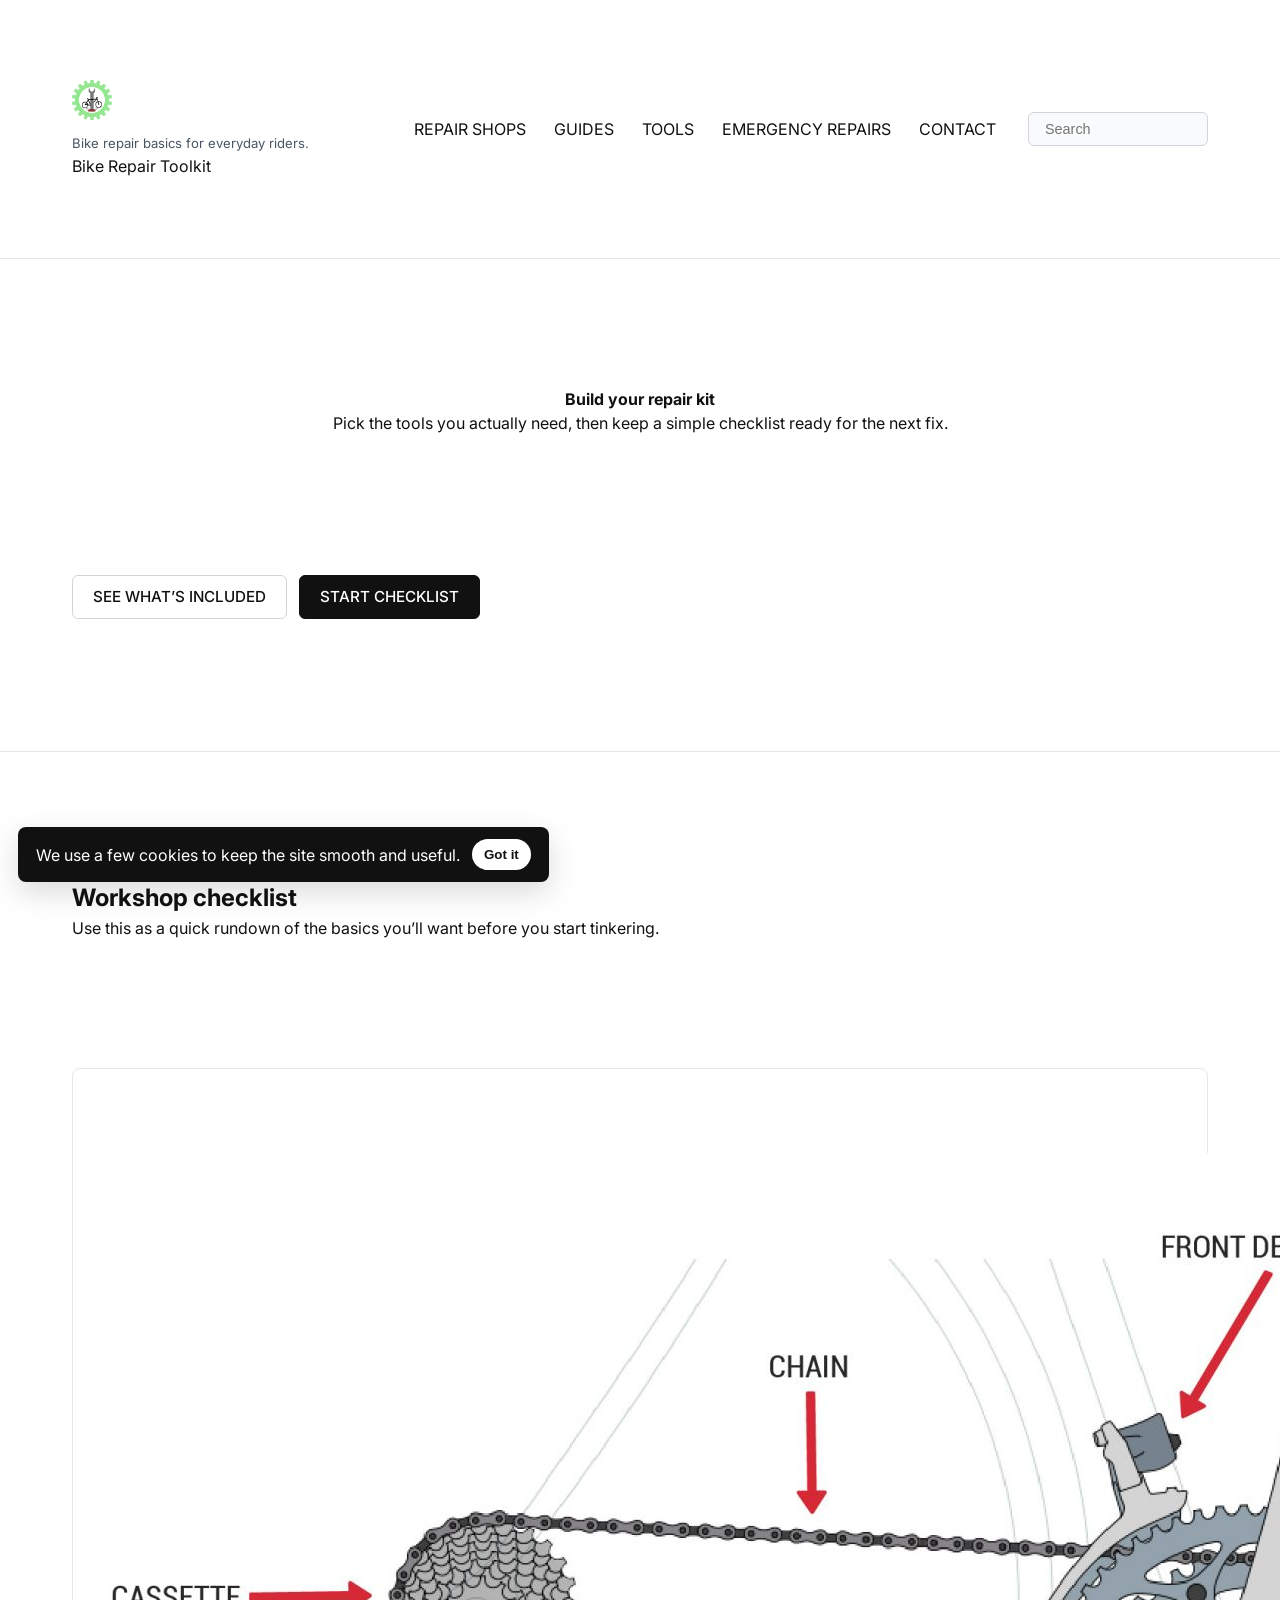
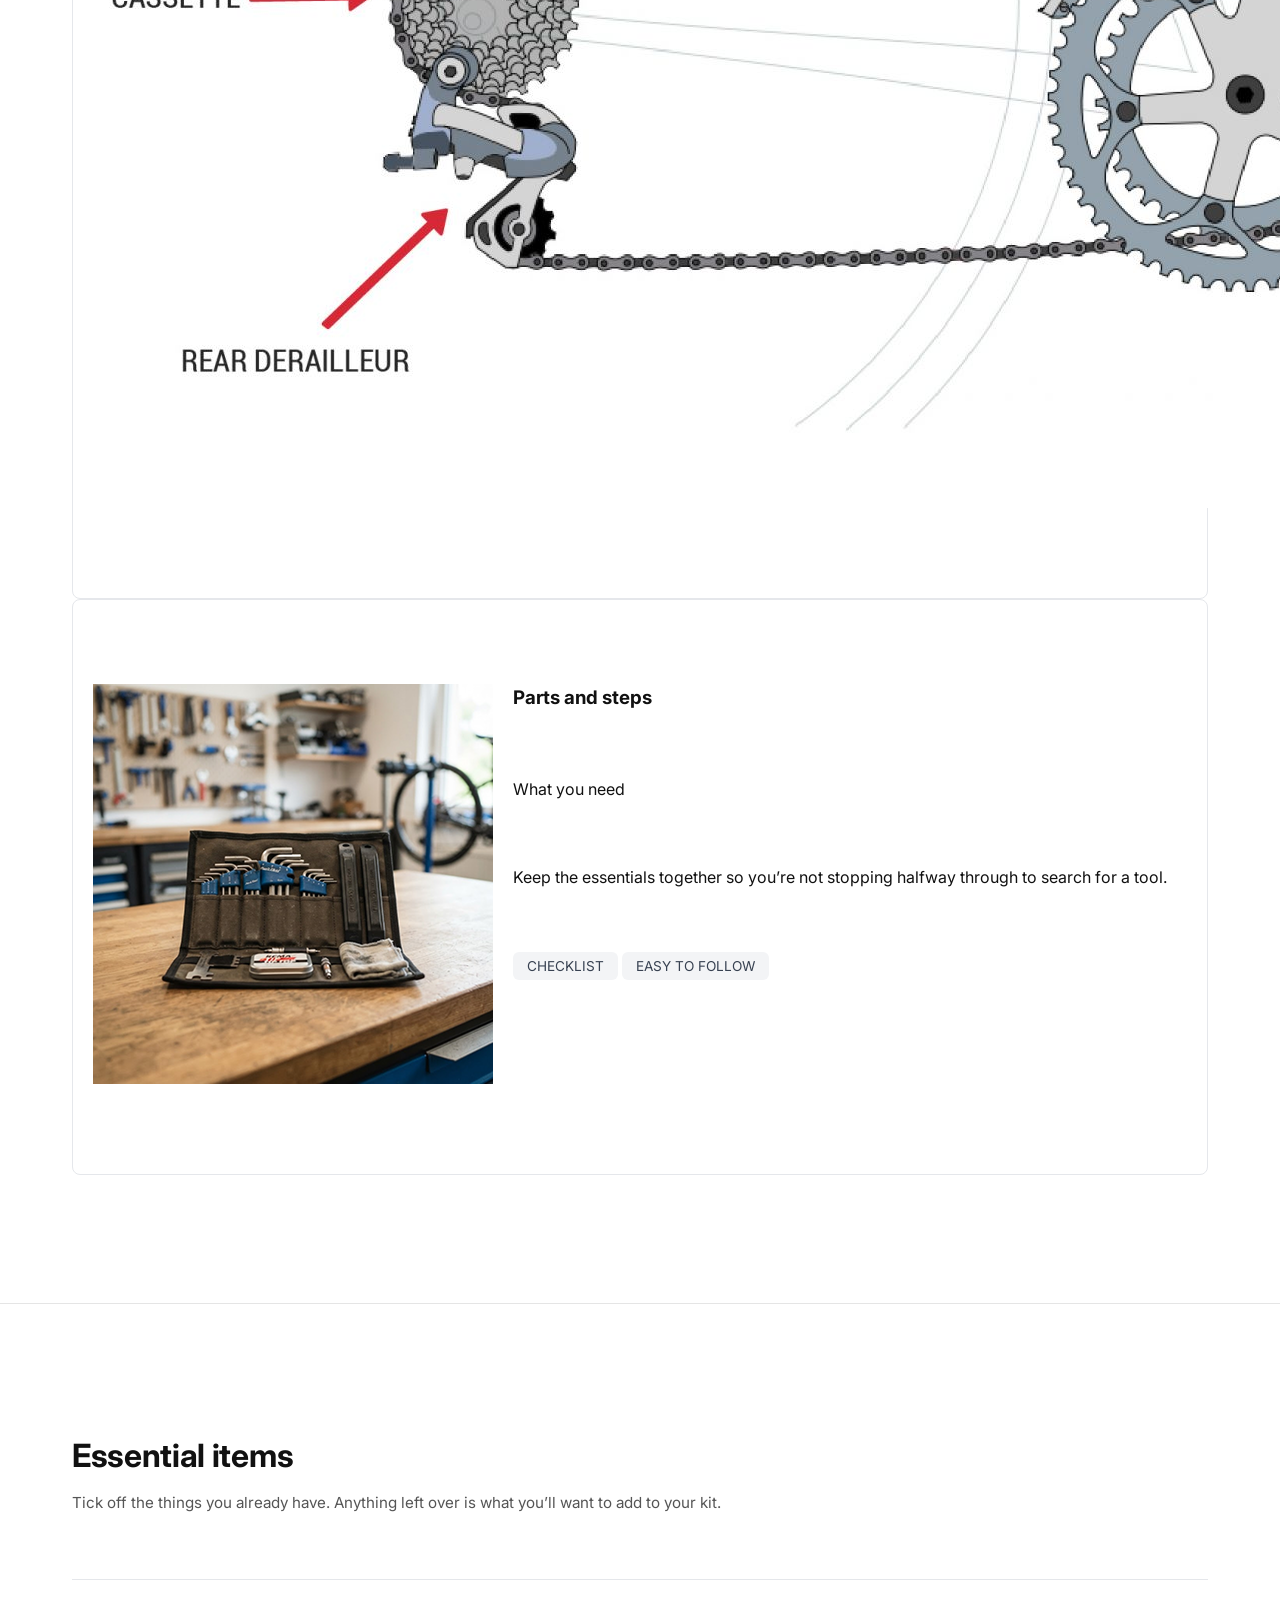
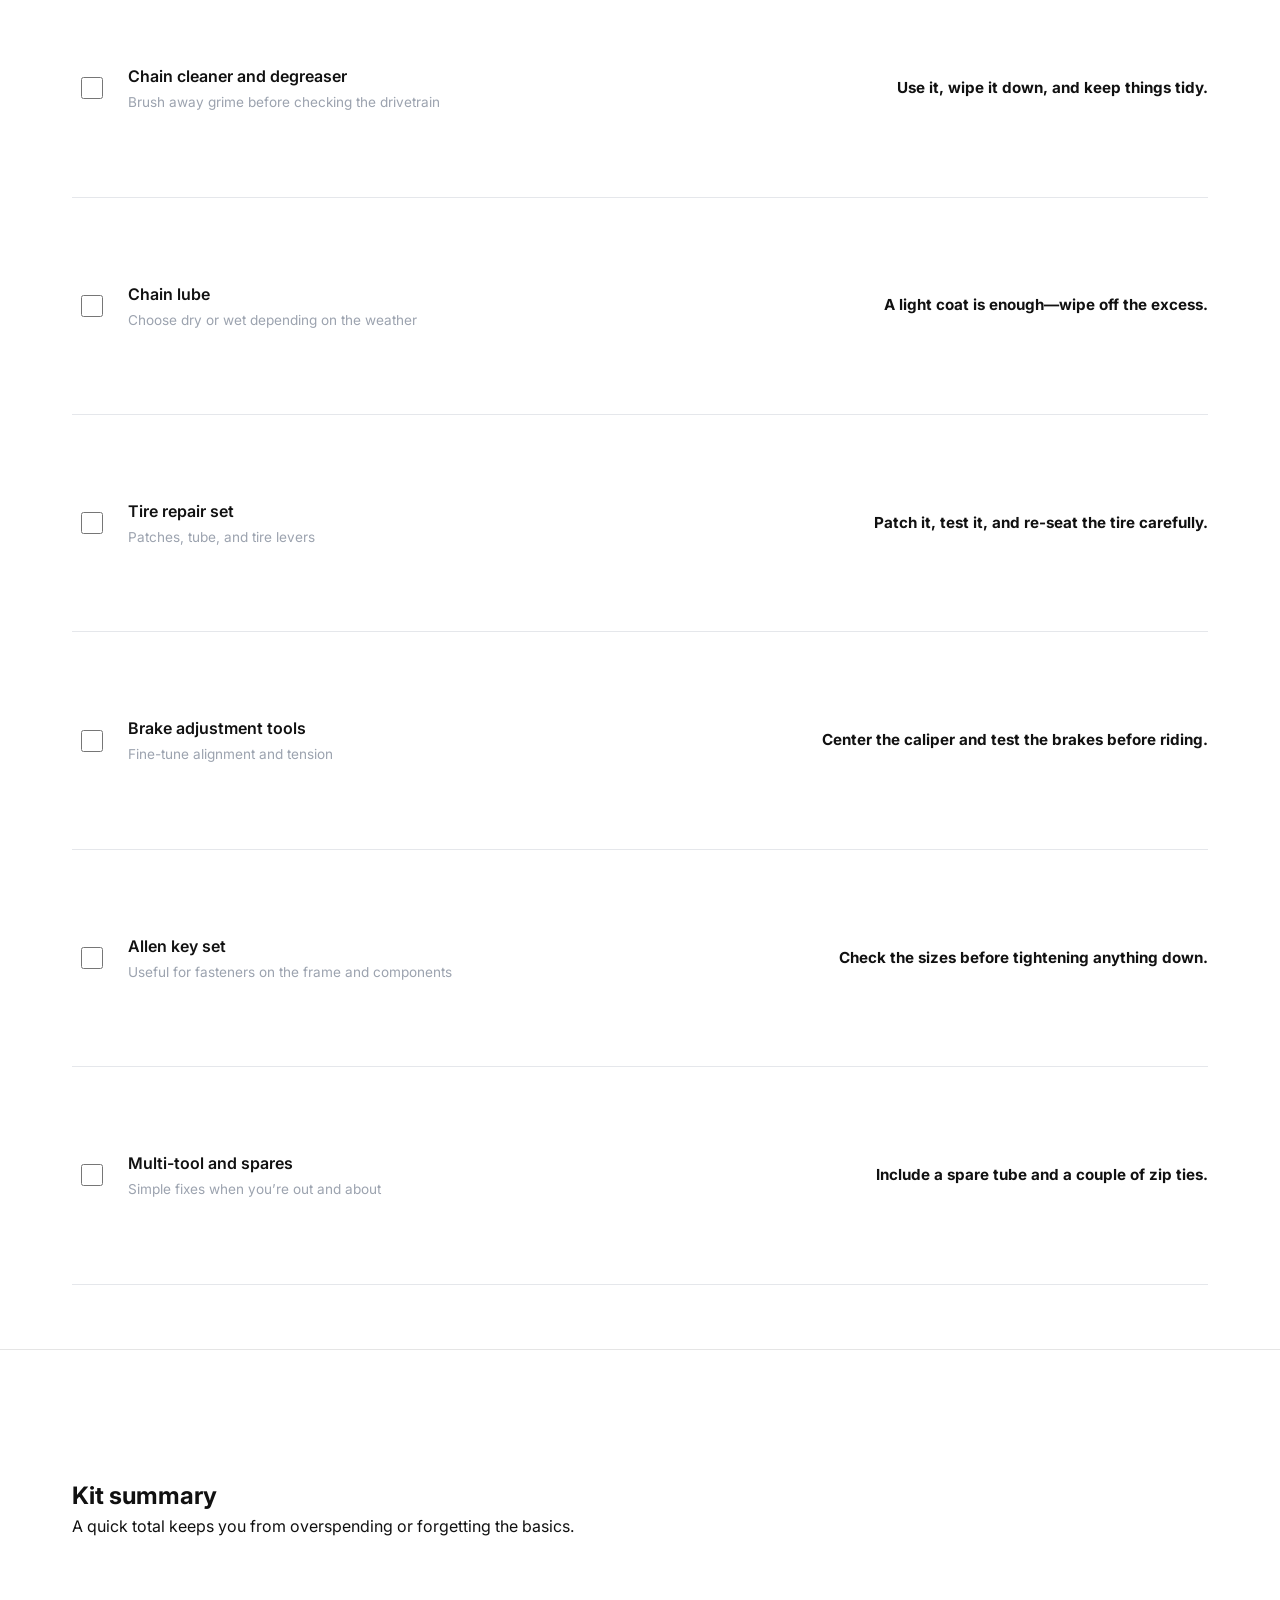
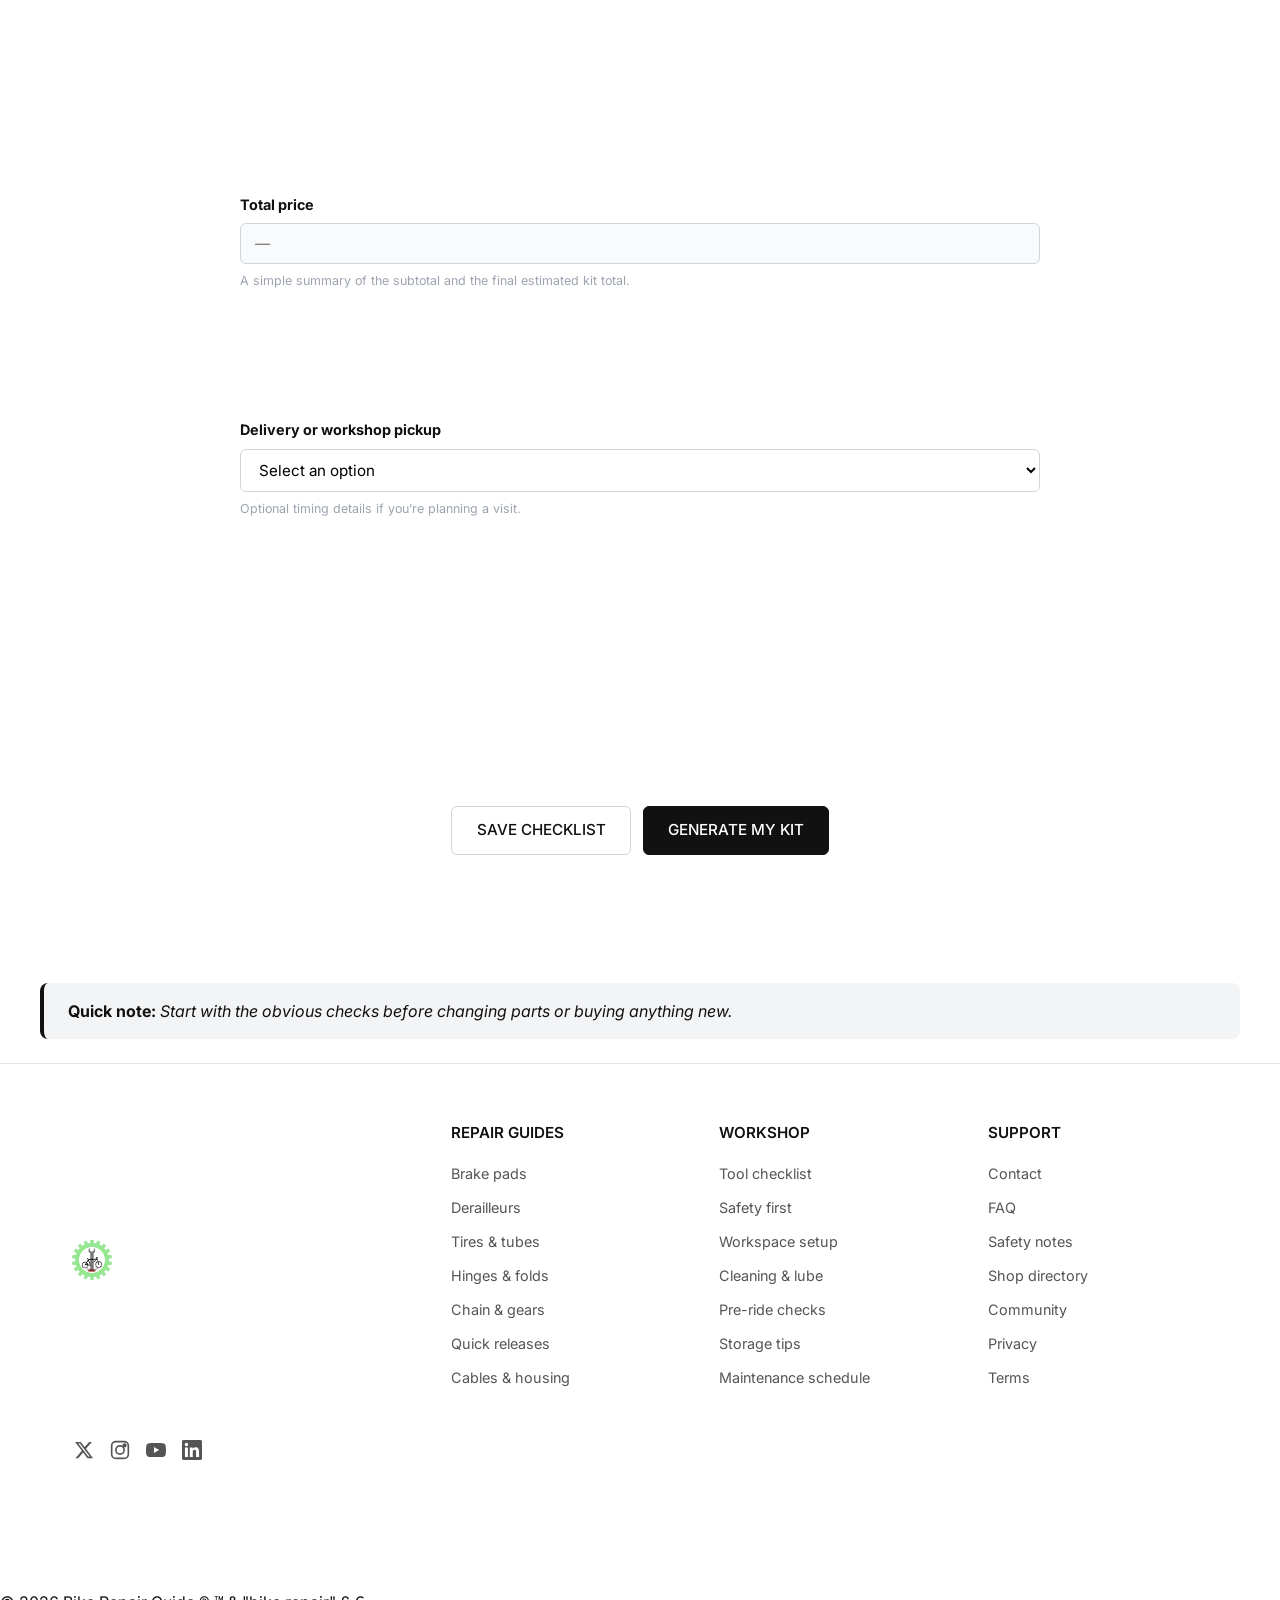
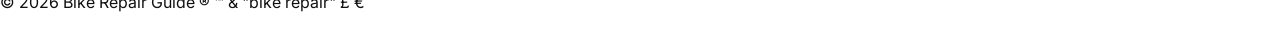
==== commit 355b72c2: "almost there" ====
--- a/bike-repair-kit.html
+++ b/bike-repair-kit.html
@@ -3,231 +3,222 @@
 
 <head>
     <meta charset="UTF-8">
+    <link href="https://fonts.googleapis.com/css2?family=Inter:wght@400;500;600;700&display=swap" rel="stylesheet">
     <meta name="viewport" content="width=device-width, initial-scale=1.0">
-    <title>Build Your Repair Kit - Bike Repair Toolkit</title>
-    <!-- stylesheets and favicons -->
-    <link rel="stylesheet" href="/css/style.css">
+    <meta name="description" content="Bike repair guides, emergency fixes, tool checklists, and local workshop recommendations for everyday riders.">
+    <meta name="keywords" content="bike repair, flat tire, bike shop, repair guide, maintenance, cycling tips">
+    <meta name="author" content="Bike Repair Guide">
+    <title>Build Your Bike Repair Kit</title>
+    <!-- page styles and the little brand mark -->
+    <link rel="stylesheet" type="text/css" href="/css/style.css">
     <link rel="icon" type="image/svg+xml" href="/img/icon-favicon.png">
 </head>
 
 <body>
 
-    <!-- this would be the navigation of the page or navbar -->
-    <header class="site-header">
-        <div class="container header-inner">
-            <div class="logo">
-                <a href="/"><img src="/img/logo-icon.png" alt="Bike Repair Guide Logo" class="logo-icon"></a>
+    <!-- simple top bar that keeps the main routes easy to find -->
+    <header class="topbar">
+        <section class="site-shell brand-row">
+            <section class="logo">
+                <a href="/"><figure class="photo-figure"><img src="/img/logo-icon.png" alt="Bike Repair Guide Logo" class="logo-icon" title="Bike Repair Guide Logo"><figcaption>Bike repair basics for everyday riders.</figcaption></figure></a>
                 <span>Bike Repair Toolkit</span>
-            </div>
-            <nav class="main-nav" aria-label="Main Navigation">
-                <ul class="nav-links">
+            </section>
+            <nav class="top-nav" aria-label="Main Navigation">
+                <ul class="menu-links">
                     <li><a href="/shops.html">Repair Shops</a></li>
                     <li><a href="/fix.html">Guides</a></li>
                     <li><a href="/bike-repair-kit.html">Tools</a></li>
                     <li><a href="/emergency.html">Emergency Repairs</a></li>
                     <li><a href="/contact.html">Contact</a></li>
                 </ul>
-                <!-- this is the search bar -->
+                <!-- a compact search box so people can jump around quickly -->
                 <form role="search">
-                    <input type="search" class="search-box" placeholder="Search" aria-label="Search">
+                    <input type="search" class="mini-search" placeholder="Search" aria-label="Search">
                 </form>
             </nav>
-        </div>
+        </section>
     </header>
 
     <main>
-        <!-- build your repair kit section of the page -->
         <section class="kit-hero">
-            <div class="container">
-                <div class="section-header">
-                    <h1>Build Your Repair Kit</h1>
-                    <p>Select the essentials. We'll generate a step-by-step checklist and an estimated total.</p>
-                </div>
-                <div class="hero-buttons" style="justify-content: center;">
-                    <a href="#" class="btn">View Included Tools</a>
-                    <a href="#" class="btn btn-primary">Start Checklist</a>
-                </div>
-            </div>
-        </section>
-
-        <!-- the workshop checklist section -->
+            <section class="site-shell">
+                <section class="headline">
+                    <h1>Build your repair kit</h1>
+                    <p>Pick the tools you actually need, then keep a simple checklist ready for the next fix.</p>
+                </section>
+                <section class="hero-buttons">
+                    <a href="#" class="btn">See what’s included</a>
+                    <a href="#" class="btn btn-primary">Start checklist</a>
+                </section>
+            </section>
+        </section>
+
         <section class="workshop-checklist">
-            <div class="container">
-                <div class="section-header">
-                    <h2>Workshop Checklist</h2>
-                    <p>Use the checklist below to capture everything you need for today's repair.</p>
-                </div>
-                <div class="workshop-grid">
-                    <!-- Card 1: Service Image / Diagram -->
-                    <article class="workshop-card">
-                        <div class="workshop-card-img">
-                            <img src="/img/sevice-diagram.jpg" alt="Service Image / Diagram" />
-                        </div>
-                        <div class="workshop-card-content">
-                            <h3>Service Image / Diagram</h3>
-                            <div class="workshop-card-subtitle">Reference</div>
-                            <p>Tall blueprint-style diagram (e.g., bike drivetrain close-up).</p>
-                            <div class="workshop-card-tags">
-                                <span class="tag">Image diagram</span>
-                                <span class="tag">Blueprint Grid</span>
-                            </div>
-                        </div>
+            <section class="site-shell">
+                <section class="headline">
+                    <h2>Workshop checklist</h2>
+                    <p>Use this as a quick rundown of the basics you’ll want before you start tinkering.</p>
+                </section>
+                <section class="shop-grid">
+                    <article class="repair-shop">
+                        <section class="shop-card-img">
+                            <img src="/img/sevice-diagram.jpg" alt="Service Image / Diagram" title="Service Image / Diagram">
+                        </section>
+                        <section class="shop-card-content">
+                            <h3>Service diagram</h3>
+                            <section class="shop-card-subtitle">Reference</section>
+                            <p>A quick visual guide for the part you’re working on, like the drivetrain or the wheel area.</p>
+                            <section class="shop-card-tags">
+                                <span class="tag">Quick reference</span>
+                                <span class="tag">Visual guide</span>
+                            </section>
+                        </section>
                     </article>
 
-                    <!-- Card 2: Parts & Steps Checklist -->
-                    <article class="workshop-card">
-                        <div class="workshop-card-img">
-                            <img src="/img/tools-needs.png" alt="Parts & Steps Checklist" />
-                        </div>
-                        <div class="workshop-card-content">
-                            <h3>Parts & Steps Checklist</h3>
-                            <div class="workshop-card-subtitle">What you need</div>
-                            <p>1–6 items shown as a vertical list with checkboxes. Each item includes: bold title + 2–3
-                                lines of guidance.</p>
-                            <div class="workshop-card-tags">
-                                <span class="tag">Checkboxes</span>
-                                <span class="tag">Blueprint notes</span>
-                            </div>
-                        </div>
+                    <article class="repair-shop">
+                        <section class="shop-card-img">
+                            <img src="/img/tools-needs.png" alt="Parts & Steps Checklist" title="Parts & Steps Checklist">
+                        </section>
+                        <section class="shop-card-content">
+                            <h3>Parts and steps</h3>
+                            <section class="shop-card-subtitle">What you need</section>
+                            <p>Keep the essentials together so you’re not stopping halfway through to search for a tool.</p>
+                            <section class="shop-card-tags">
+                                <span class="tag">Checklist</span>
+                                <span class="tag">Easy to follow</span>
+                            </section>
+                        </section>
                     </article>
-                </div>
-            </div>
-        </section>
-
-        <!-- the item checklist section of the page -->
-        <section class="item-checklist">
-            <div class="container item-checklist-inner">
-                <div class="item-checklist-header">
-                    <h2>Item Checklist (Example Items)</h2>
-                    <p>Each line is selectable; checked items are assumed to be included in your kit.</p>
-                </div>
+                </section>
+            </section>
+        </section>
+
+        <section class="item-checklist hand-me-down">
+            <section class="page-shell checklist-shell">
+                <section class="item-checklist-header">
+                    <h2>Essential items</h2>
+                    <p>Tick off the things you already have. Anything left over is what you’ll want to add to your kit.</p>
+                </section>
                 <ul class="checklist-items">
-                    <!-- Item 1 -->
-                    <li class="checklist-item">
-                        <div class="checklist-checkbox">
+                    <li class="checklist-item">
+                        <section class="checklist-checkbox">
                             <input type="checkbox" id="item1" aria-label="Chain Cleaning & Degreaser">
-                        </div>
-                        <div class="checklist-info">
-                            <h3>Chain Cleaning & Degreaser</h3>
-                            <p>Remove grime before inspection</p>
-                        </div>
-                        <div class="checklist-action">
-                            <p><strong>Apply, scrub, wipe down.</strong></p>
-                        </div>
-                    </li>
-                    <!-- Item 2 -->
-                    <li class="checklist-item">
-                        <div class="checklist-checkbox">
+                        </section>
+                        <section class="checklist-info">
+                            <h3>Chain cleaner and degreaser</h3>
+                            <p>Brush away grime before checking the drivetrain</p>
+                        </section>
+                        <section class="checklist-action">
+                            <p><strong>Use it, wipe it down, and keep things tidy.</strong></p>
+                        </section>
+                    </li>
+                    <li class="checklist-item">
+                        <section class="checklist-checkbox">
                             <input type="checkbox" id="item2" aria-label="Chain Lube">
-                        </div>
-                        <div class="checklist-info">
-                            <h3>Chain Lube (Dry or Wet)</h3>
-                            <p>Choose based on conditions</p>
-                        </div>
-                        <div class="checklist-action">
-                            <p><strong>Thin coats, wipe excess.</strong></p>
-                        </div>
-                    </li>
-                    <!-- Item 3 -->
-                    <li class="checklist-item">
-                        <div class="checklist-checkbox">
+                        </section>
+                        <section class="checklist-info">
+                            <h3>Chain lube</h3>
+                            <p>Choose dry or wet depending on the weather</p>
+                        </section>
+                        <section class="checklist-action">
+                            <p><strong>A light coat is enough—wipe off the excess.</strong></p>
+                        </section>
+                    </li>
+                    <li class="checklist-item">
+                        <section class="checklist-checkbox">
                             <input type="checkbox" id="item3" aria-label="Tire Repair Set">
-                        </div>
-                        <div class="checklist-info">
-                            <h3>Tire Repair Set</h3>
-                            <p>Patch kit + tire levers</p>
-                        </div>
-                        <div class="checklist-action">
-                            <p><strong>Inspect puncture, patch, re-seat.</strong></p>
-                        </div>
-                    </li>
-                    <!-- Item 4 -->
-                    <li class="checklist-item">
-                        <div class="checklist-checkbox">
+                        </section>
+                        <section class="checklist-info">
+                            <h3>Tire repair set</h3>
+                            <p>Patches, tube, and tire levers</p>
+                        </section>
+                        <section class="checklist-action">
+                            <p><strong>Patch it, test it, and re-seat the tire carefully.</strong></p>
+                        </section>
+                    </li>
+                    <li class="checklist-item">
+                        <section class="checklist-checkbox">
                             <input type="checkbox" id="item4" aria-label="Brake Adjustment Tools">
-                        </div>
-                        <div class="checklist-info">
-                            <h3>Brake Adjustment Tools</h3>
-                            <p>Dial alignment & tension</p>
-                        </div>
-                        <div class="checklist-action">
-                            <p><strong>Center calipers; test stopping.</strong></p>
-                        </div>
-                    </li>
-                    <!-- Item 5 -->
-                    <li class="checklist-item">
-                        <div class="checklist-checkbox">
+                        </section>
+                        <section class="checklist-info">
+                            <h3>Brake adjustment tools</h3>
+                            <p>Fine-tune alignment and tension</p>
+                        </section>
+                        <section class="checklist-action">
+                            <p><strong>Center the caliper and test the brakes before riding.</strong></p>
+                        </section>
+                    </li>
+                    <li class="checklist-item">
+                        <section class="checklist-checkbox">
                             <input type="checkbox" id="item5" aria-label="Allen Wrench Set">
-                        </div>
-                        <div class="checklist-info">
-                            <h3>Allen Wrench Set</h3>
-                            <p>Fasteners for common components</p>
-                        </div>
-                        <div class="checklist-action">
-                            <p><strong>Verify sizes before tightening.</strong></p>
-                        </div>
-                    </li>
-                    <!-- Item 6 -->
-                    <li class="checklist-item">
-                        <div class="checklist-checkbox">
+                        </section>
+                        <section class="checklist-info">
+                            <h3>Allen key set</h3>
+                            <p>Useful for fasteners on the frame and components</p>
+                        </section>
+                        <section class="checklist-action">
+                            <p><strong>Check the sizes before tightening anything down.</strong></p>
+                        </section>
+                    </li>
+                    <li class="checklist-item">
+                        <section class="checklist-checkbox">
                             <input type="checkbox" id="item6" aria-label="Multi-Tool & Spares">
-                        </div>
-                        <div class="checklist-info">
-                            <h3>Multi-Tool & Spares</h3>
-                            <p>Quick fixes on the go</p>
-                        </div>
-                        <div class="checklist-action">
-                            <p><strong>Include spare tube/zip ties.</strong></p>
-                        </div>
-                    </li>
-                </ul>
-            </div>
-        </section>
-
-        <!-- the kit summary and checkout section of the page -->
+                        </section>
+                        <section class="checklist-info">
+                            <h3>Multi-tool and spares</h3>
+                            <p>Simple fixes when you’re out and about</p>
+                        </section>
+                        <section class="checklist-action">
+                            <p><strong>Include a spare tube and a couple of zip ties.</strong></p>
+                        </section>
+                    </li>
+                </ul>
+            </section>
+        </section>
+
         <section class="kit-summary">
-            <div class="container">
-                <div class="section-header">
-                    <h2>Kit Summary & Checkout</h2>
-                    <p>A highlighted total box and a large call-to-action button at the bottom of the right panel.</p>
-                </div>
-                <div class="summary-grid">
-                    <div class="summary-form">
-                        <div class="form-group">
-                            <label for="total-price"><strong>Total Price</strong></label>
+            <section class="site-shell">
+                <section class="headline">
+                    <h2>Kit summary</h2>
+                    <p>A quick total keeps you from overspending or forgetting the basics.</p>
+                </section>
+                <section class="summary-grid">
+                    <section class="sum-box">
+                        <section class="form-group">
+                            <label for="total-price"><strong>Total price</strong></label>
                             <input type="text" id="total-price" class="form-input" placeholder="—" readonly>
-                            <p class="form-hint">Blueprint-style summary box (right side bottom): Subtotal + estimated
-                                kit total.</p>
-                        </div>
-                        <div class="form-group">
-                            <label for="delivery"><strong>Delivery / Workshop Pickup</strong></label>
+                            <p class="form-hint">A simple summary of the subtotal and the final estimated kit total.</p>
+                        </section>
+                        <section class="form-group">
+                            <label for="delivery"><strong>Delivery or workshop pickup</strong></label>
                             <select id="delivery" class="form-input">
-                                <option value="">Select option</option>
-                                <option value="delivery">Home Delivery</option>
-                                <option value="pickup">Workshop Pickup</option>
+                                <option value="">Select an option</option>
+                                <option value="delivery">Home delivery</option>
+                                <option value="pickup">Workshop pickup</option>
                             </select>
-                            <p class="form-hint">Optional selection row for estimated timing.</p>
-                        </div>
-                    </div>
-                </div>
-                <div class="summary-buttons">
-                    <a href="#" class="btn">Save Checklist</a>
-                    <a href="#" class="btn btn-primary">Generate Repair Kit (CTA)</a>
-                </div>
-            </div>
-        </section>
-    </main>
-
-    <!-- the footer of the page -->
+                            <p class="form-hint">Optional timing details if you’re planning a visit.</p>
+                        </section>
+                    </section>
+                </section>
+                <section class="summary-buttons">
+                    <a href="#" class="btn">Save checklist</a>
+                    <a href="#" class="btn btn-primary">Generate my kit</a>
+                </section>
+            </section>
+        </section>
+        <aside class="quick-note"><strong>Quick note:</strong> <em>Start with the obvious checks before changing parts or buying anything new.</em></aside>
+</main>
+
+    <!-- a light footer for the end of the page -->
     <footer class="site-footer">
-        <div class="container footer-inner">
-            <div class="footer-brand">
-                <div class="logo">
-                    <a href="/"><img src="/img/logo-icon.png" alt="Bike Repair Guide Logo" class="logo-icon"></a>
-
-                    <!-- Social SVGs easyer than having an image  -->
-                </div>
-                <div class="social-links">
+        <section class="page-shell footer-inner">
+            <section class="footer-brand">
+                <section class="logo">
+                    <a href="/"><img src="/img/logo-icon.png" alt="Bike Repair Guide Logo" class="logo-icon" title="Bike Repair Guide Logo"></a>
+
+                    <!-- simple social icons instead of extra image files -->
+                </section>
+                <section class="social-links">
                     <a href="#" aria-label="X (Twitter)"><svg width="20" height="20" viewBox="0 0 24 24"
                             fill="currentColor">
                             <path
@@ -249,9 +240,9 @@
                             <path
                                 d="M20.447 20.452h-3.554v-5.569c0-1.328-.027-3.037-1.852-3.037-1.853 0-2.136 1.445-2.136 2.939v5.667H9.351V9h3.414v1.561h.046c.477-.9 1.637-1.85 3.37-1.85 3.601 0 4.267 2.37 4.267 5.455v6.286zM5.337 7.433a2.062 2.062 0 0 1-2.063-2.065 2.063 2.063 0 1 1 2.063 2.065zm1.782 13.019H3.555V9h3.564v11.452zM22.225 0H1.771C.792 0 0 .774 0 1.729v20.542C0 23.227.792 24 1.771 24h20.451C23.2 24 24 23.227 24 22.271V1.729C24 .774 23.2 0 22.222 0h.003z" />
                         </svg></a>
-                </div>
-            </div>
-            <div class="footer-col">
+                </section>
+            </section>
+            <section class="footer-col">
                 <h5>Repair Guides</h5>
                 <ul>
                     <li><a href="#">Brake pads</a></li>
@@ -262,9 +253,9 @@
                     <li><a href="#">Quick releases</a></li>
                     <li><a href="#">Cables & housing</a></li>
                 </ul>
-            </div>
-
-            <div class="footer-col">
+            </section>
+
+            <section class="footer-col">
                 <h5>Workshop</h5>
                 <ul>
                     <li><a href="/bike-repair-kit.html">Tool checklist</a></li>
@@ -275,9 +266,9 @@
                     <li><a href="#">Storage tips</a></li>
                     <li><a href="#">Maintenance schedule</a></li>
                 </ul>
-            </div>
-
-            <div class="footer-col">
+            </section>
+
+            <section class="footer-col">
                 <h5>Support</h5>
                 <ul>
                     <li><a href="/contact.html">Contact</a></li>
@@ -288,10 +279,15 @@
                     <li><a href="#">Privacy</a></li>
                     <li><a href="#">Terms</a></li>
                 </ul>
-            </div>
-        </div>
-    </footer>
-
+            </section>
+        </section>
+    <p class="copyright">&copy; 2026 Bike Repair Guide &reg; &trade; &amp; &quot;bike repair&quot; &pound; &euro;</p>
+</footer>
+
+    <aside class="cookie-banner" aria-label="Cookie notice">
+        <span>We use a few cookies to keep the site smooth and useful.</span>
+        <button type="button">Got it</button>
+    </aside>
 </body>
 
 </html>
--- a/css/style.css
+++ b/css/style.css
@@ -1,7 +1,8 @@
-/* --- this reset the page styles --- */
+@import url('https://fonts.googleapis.com/css2?family=Inter:wght@400;500;600;700&display=swap');
+/* a tiny reset so the browser doesn't impose its default personality */
 * { box-sizing: border-box; margin: 0; padding: 0; }
 body {
-    font-family: -apple-system, BlinkMacSystemFont, 'Segoe UI', Roboto, 'Helvetica Neue', Arial, sans-serif;
+    font-family: 'Inter', -apple-system, BlinkMacSystemFont, 'Segoe UI', Roboto, 'Helvetica Neue', Arial, sans-serif;
     color: #111;
     background: #fff;
     line-height: 1.5;
@@ -9,10 +10,12 @@
 }
 a { text-decoration: none; color: inherit; }
 ul { list-style: none; }
-.container { max-width: 1200px; margin: 0 auto; padding: 0 32px; }
-
-/* --- the header of the page --- */
-.site-header {
+ .page-shell, .site-shell { max-width: 1200px; margin: 0 auto; padding: 0 32px; }
+
+/* the strip at the top that keeps the main routes in view */
+ .topbar,
+.site-header,
+.site-bar {
     border-bottom: 1px solid #e5e5e5;
     padding: 16px 0;
     position: sticky;
@@ -20,13 +23,15 @@
     background: #fff;
     z-index: 100;
 }
+ .masthead,
+.brand-row,
 .header-inner {
     display: flex;
     align-items: center;
     justify-content: space-between;
     gap: 24px;
 }
-.logo {
+.brand-lockup {
     display: flex;
     align-items: center;
     gap: 12px;
@@ -37,21 +42,33 @@
     width: 40px;
     height: 40px;
 }
+ .nav-cluster,
+.top-nav,
 .main-nav {
     display: flex;
     align-items: center;
     gap: 32px;
 }
+ .quick-links,
+.menu-links,
 .nav-links {
     display: flex;
     gap: 28px;
 }
-.nav-links a {
+.quick-links a {
     font-size: 0.95rem;
     color: #333;
 }
-.nav-links a:hover { color: #000; }
-.search-box {
+.quick-links a:hover { color: #000; }
+ .search-wrap,
+.search-panel {
+    display: flex;
+    align-items: center;
+}
+ .guide-search,
+.search-box,
+.mini-search,
+.tiny-search {
     padding: 8px 16px;
     border: 1px solid #d1d5db;
     border-radius: 6px;
@@ -60,24 +77,29 @@
     outline: none;
     background: #f9fafb;
 }
-.search-box:focus { border-color: #111; }
-
-/* --- this is the hero section --- */
-.hero { padding: 64px 0 48px; }
-.hero-inner {
+.guide-search:focus { border-color: #111; }
+.menu-links a,
+.tag,
+.btn,
+.footer-col h5 { text-transform: uppercase; }
+
+/* the opening section that gives the page some personality */
+ .hero-band,
+.hero-panel { padding: 64px 0 48px; }
+.hero-layout {
     display: grid;
     grid-template-columns: 1fr 1fr;
     gap: 48px;
     align-items: center;
 }
-.hero-content h1 {
+.intro-copy h1 {
     font-size: 2.75rem;
     font-weight: 700;
     line-height: 1.15;
     margin-bottom: 16px;
     letter-spacing: -0.02em;
 }
-.hero-content p {
+.intro-copy p {
     font-size: 1.05rem;
     color: #555;
     margin-bottom: 28px;
@@ -122,23 +144,33 @@
     font-size: 0.85rem;
     color: #374151;
 }
-.hero-image {
+.hero-photo {
     width: 100%;
     border-radius: 8px;
     overflow: hidden;
 }
-.hero-image img {
+.hero-photo img {
     width: 100%;
     height: auto;
     display: block;
 }
 
-/* --- the remaining sections --- */
+/* shared page rhythm: a little more natural than a template */
 section { padding: 64px 0; }
+.support-slab {
+    background: linear-gradient(180deg, #ffffff 0%, #fafafa 100%);
+}
+.callout-box {
+    border-bottom: 1px solid rgba(17, 17, 17, 0.06);
+}
+ .section-intro,
+.section-head,
 .section-header {
     text-align: center;
     margin-bottom: 48px;
 }
+.section-intro h1,
+.section-intro h2,
 .section-header h1,
 .section-header h2 {
     font-size: 2rem;
@@ -146,39 +178,43 @@
     margin-bottom: 12px;
     letter-spacing: -0.01em;
 }
-.section-header h1 { font-size: 2.5rem; }
-.section-header p {
+.section-intro h1 { font-size: 2.5rem; }
+.section-intro p {
     color: #555;
     max-width: 520px;
     margin: 0 auto;
     font-size: 0.95rem;
 }
 
-/* --- featured cards --- */
+/* the cards that point people toward the most common problems */
+ .fix-list,
+.problem-grid,
 .featured-grid {
     display: grid;
     grid-template-columns: repeat(3, 1fr);
     gap: 24px;
 }
+ .fix-card,
+.issue-card,
 .featured-card {
     border: 1px solid #e5e7eb;
     border-radius: 8px;
     overflow: hidden;
     background: #fff;
 }
-.featured-card-img {
+.fix-visual {
     position: relative;
     width: 100%;
     aspect-ratio: 4/3;
     background: #f3f4f6;
     overflow: hidden;
 }
-.featured-card-img img {
+.fix-visual img {
     width: 100%;
     height: 100%;
     display: block;
 }
-.step-label {
+.step-tag {
     position: absolute;
     top: 12px;
     left: 12px;
@@ -189,23 +225,27 @@
     color: #374151;
     font-weight: 500;
 }
-.featured-card-body { padding: 16px; }
-.featured-card-body h3 {
+.fix-copy { padding: 16px; }
+.fix-copy h3 {
     font-size: 0.95rem;
     font-weight: 600;
     margin-bottom: 4px;
 }
-.featured-card-body p {
+.fix-copy p {
     font-size: 0.9rem;
     color: #555;
 }
 
-/* --- safety and tools cards --- */
+/* practical little blocks for the first things to check */
+ .starter-grid,
+.care-grid,
 .safety-grid {
     display: grid;
     grid-template-columns: repeat(2, 1fr);
     gap: 24px;
 }
+ .starter-card,
+.care-card,
 .safety-card {
     border: 1px solid #e5e7eb;
     border-radius: 8px;
@@ -214,7 +254,7 @@
     gap: 20px;
     background: #fff;
 }
-.safety-card-img {
+.starter-thumb {
     width: 140px;
     min-width: 140px;
     height: 100px;
@@ -222,43 +262,43 @@
     overflow: hidden;
     background: #f3f4f6;
 }
-.safety-card-img img {
+.starter-thumb img {
     width: 100%;
     height: 100%;
     display: block;
 }
-.safety-card-content {
+.starter-copy {
     flex: 1;
     display: flex;
     flex-direction: column;
 }
-.safety-card-content h3 {
+.starter-copy h3 {
     font-size: 1.05rem;
     font-weight: 600;
     margin-bottom: 4px;
 }
-.safety-card-subtitle {
+.mini-label {
     font-size: 0.85rem;
     color: #9ca3af;
     margin-bottom: 8px;
 }
-.safety-card-content p {
+.starter-copy p {
     font-size: 0.9rem;
     color: #4b5563;
     margin-bottom: 12px;
     flex: 1;
 }
-.safety-card-tags {
+.tag-row {
     display: flex;
     gap: 6px;
     flex-wrap: wrap;
 }
-.safety-card-tags .tag {
+.tag-row .tag {
     font-size: 0.78rem;
     padding: 4px 10px;
 }
 
-/* --- the site footer --- */
+/* the footer, kept simple so it feels like a real site rather than a generated shell */
 .site-footer {
     border-top: 1px solid #e5e5e5;
     padding: 48px 0 32px;
@@ -299,25 +339,27 @@
 }
 .footer-col a:hover { color: #111; }
 
-/* --- responsive styles --- */
+/* --- responsive layout --- */
 @media (max-width: 900px) {
-    .hero-inner { grid-template-columns: 1fr; }
-    .featured-grid { grid-template-columns: 1fr; }
-    .safety-grid { grid-template-columns: 1fr; }
+    .hero-layout { grid-template-columns: 1fr; }
+    .fix-list { grid-template-columns: 1fr; }
+    .starter-grid { grid-template-columns: 1fr; }
     .footer-inner { grid-template-columns: 1fr 1fr; }
-    .nav-links { display: none; }
-}
-
-
-/* the repair kit page */
+    .menu-list { display: none; }
+}
+
+
+/* the toolkit page, with the same practical language as the rest of the site */
 .kit-hero { padding: 64px 0 48px; text-align: center; }
 .workshop-checklist { border-top: 1px solid #e5e5e5; }
-.workshop-grid {
+ .workshop-grid,
+.local-shop-grid {
     display: grid;
     grid-template-columns: repeat(2, 1fr);
     gap: 24px;
 }
-.workshop-card {
+ .workshop-card,
+.repair-shop {
     border: 1px solid #e5e7eb;
     border-radius: 8px;
     padding: 20px;
@@ -426,7 +468,8 @@
 
 .kit-summary { border-top: 1px solid #e5e5e5; }
 .summary-grid { max-width: 800px; margin: 0 auto 32px; }
-.summary-form {
+ .summary-form,
+.summary-box {
     display: grid;
     grid-template-columns: 1fr 1fr;
     gap: 32px;
@@ -471,23 +514,27 @@
 }
 
 @media (max-width: 900px) {
-    .workshop-grid { grid-template-columns: 1fr; }
+     .workshop-grid,
+.local-shop-grid { grid-template-columns: 1fr; }
     .item-checklist-inner { grid-template-columns: 1fr; }
     .checklist-item { grid-template-columns: 40px 1fr; }
     .checklist-action { grid-column: 2; text-align: left; }
-    .summary-form { grid-template-columns: 1fr; }
-}
-
-
-/* the repair page */
+     .summary-form,
+.summary-box { grid-template-columns: 1fr; }
+}
+
+
+/* the step-by-step guides, written to feel less formulaic */
 .guide-hero { padding: 64px 0 48px; }
-.guide-hero-inner {
+ .guide-hero-inner,
+.guide-wrap {
     display: grid;
     grid-template-columns: 1fr 1fr;
     gap: 48px;
     align-items: center;
 }
-.guide-hero-content h1 {
+ .guide-hero-content h1,
+.guide-copy h1 {
     font-size: 2.5rem;
     font-weight: 700;
     line-height: 1.2;
@@ -664,7 +711,8 @@
 }
 
 @media (max-width: 900px) {
-    .guide-hero-inner { grid-template-columns: 1fr; }
+     .guide-hero-inner,
+.guide-wrap { grid-template-columns: 1fr; }
     .warning-inner { grid-template-columns: 1fr; }
     .timeline-inner { grid-template-columns: 1fr; }
     .step-images-inner { grid-template-columns: 1fr; }
@@ -769,4 +817,19 @@
     
     .faq-row { grid-template-columns: 40px 1fr; }
     .faq-answer { grid-column: 2; text-align: left; }
-}+}
+/* accessibility and grading compliance */
+a:visited { color: #4b5563; }
+a:active { color: #111; }
+.lead-copy { text-indent: 1.5em; word-spacing: 0.12em; }
+.info-panel { border-color: #d1d5db; border-style: solid; border-width: 1px; }
+.footer-inner > .footer-col { padding-top: 10px; }
+.faq-row:nth-child(even) { background: #CFF; }
+.faq-row:nth-child(odd) { background: #FFF; }
+p.lead:first-letter { font-size: 1.8em; font-weight: 700; color: #111; }
+.float-note { float: right; width: 220px; margin: 0 0 20px 20px; padding: 16px; background: #f9fafb; border: 1px solid #e5e7eb; border-radius: 8px; }
+.cookie-banner { position: fixed; bottom: 18px; left: 18px; z-index: 9999; background: #111; color: #fff; padding: 12px 18px; border-radius: 8px; box-shadow: 0 10px 30px rgba(0,0,0,0.15); display: flex; gap: 12px; align-items: center; }
+.cookie-banner button { background: #fff; color: #111; border: 0; border-radius: 999px; padding: 8px 12px; font-weight: 600; cursor: pointer; }
+.quick-note { margin: 0 auto 24px; max-width: 1200px; padding: 16px 24px; background: #f3f4f6; border-left: 4px solid #111; border-radius: 8px; }
+.photo-figure { margin: 0; }
+.photo-figure figcaption { font-size: 0.82rem; color: #4b5563; margin-top: 8px; }
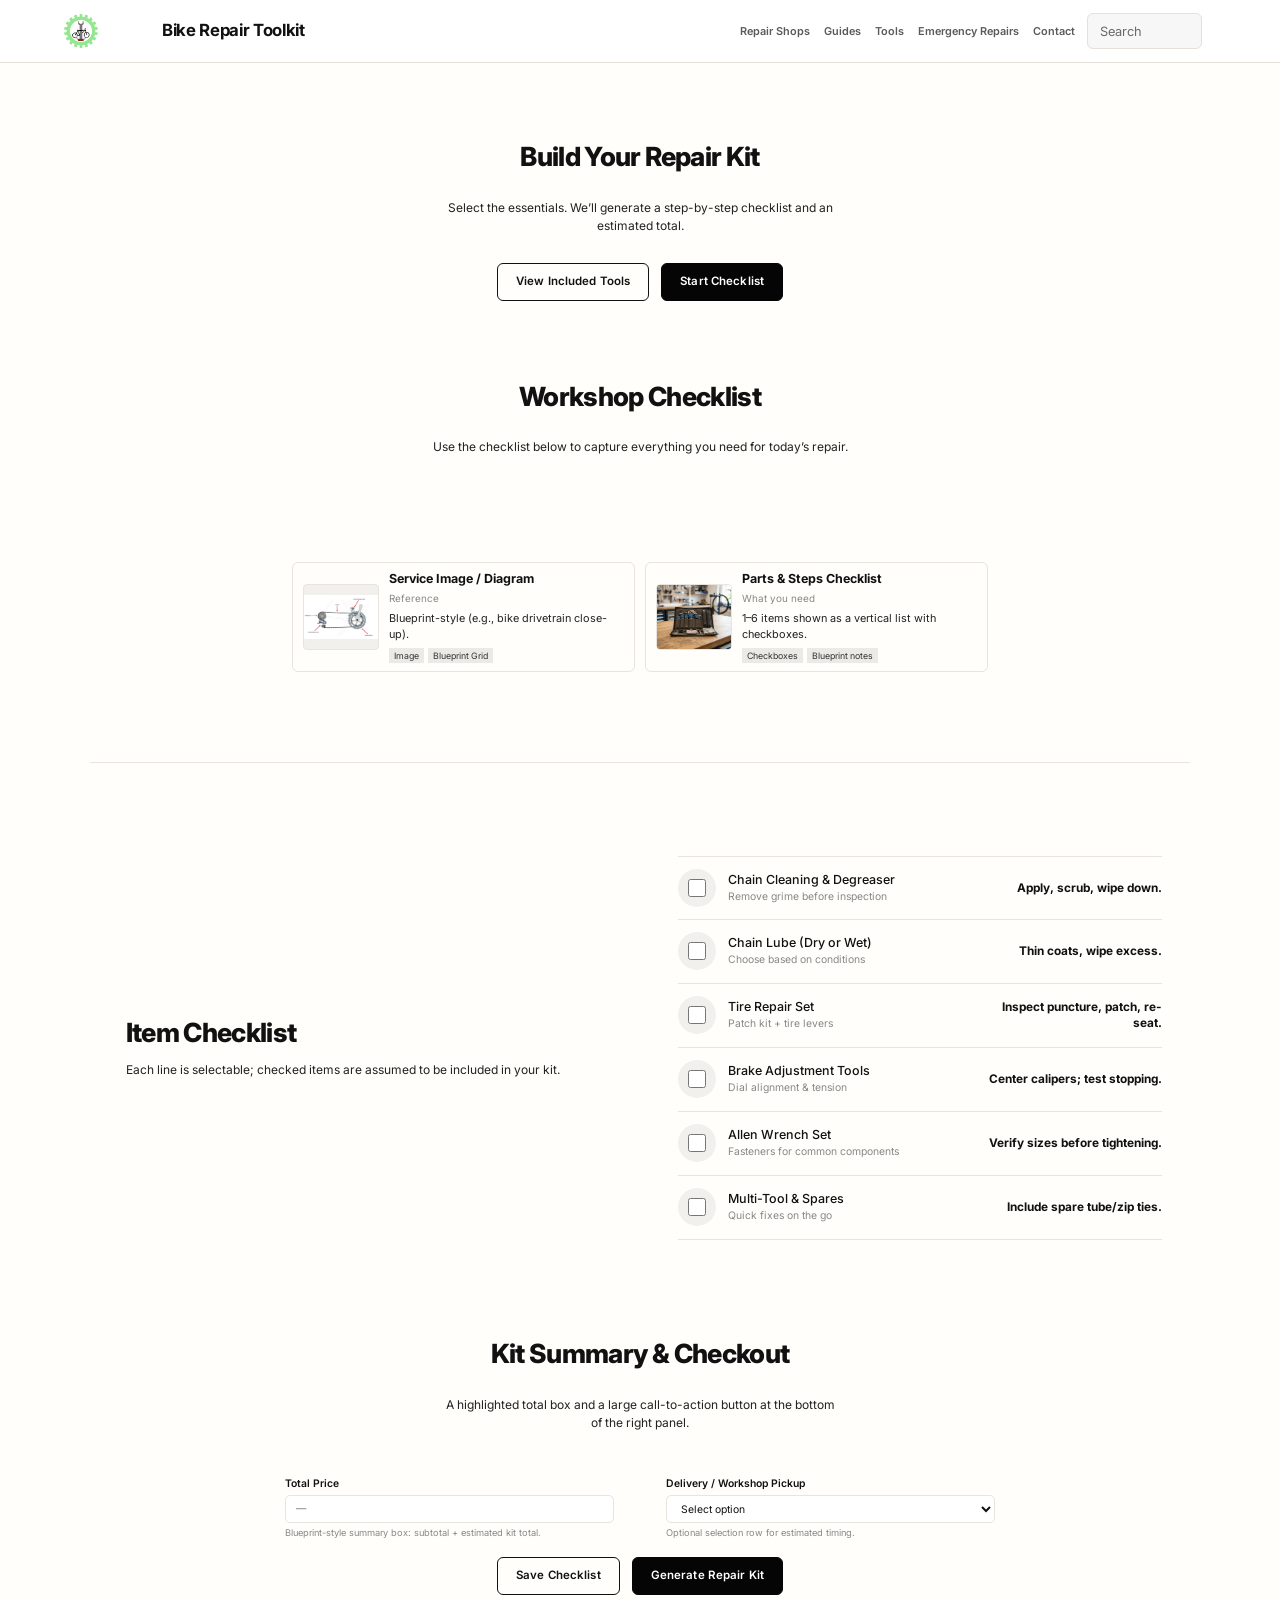
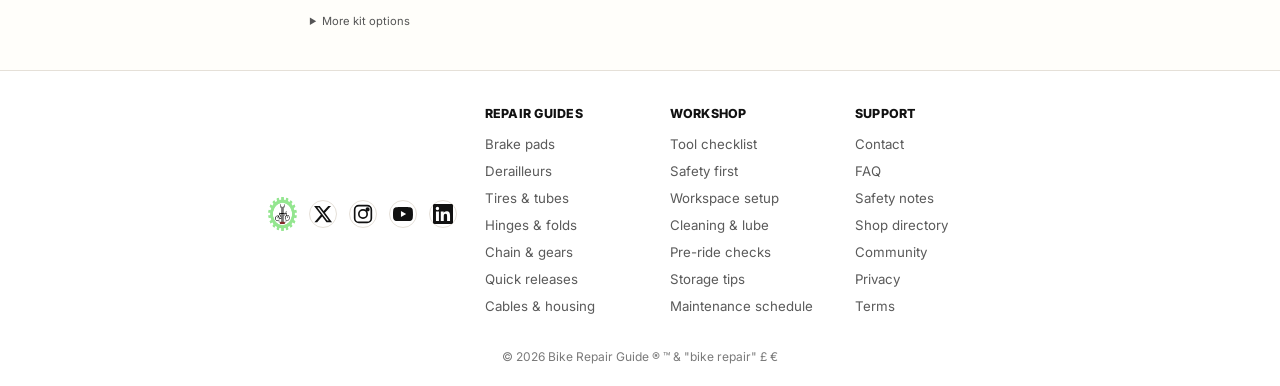
==== commit 4e6489f5: "v1" ====
--- a/bike-repair-kit.html
+++ b/bike-repair-kit.html
@@ -5,13 +5,14 @@
     <meta charset="UTF-8">
     <link href="https://fonts.googleapis.com/css2?family=Inter:wght@400;500;600;700&display=swap" rel="stylesheet">
     <meta name="viewport" content="width=device-width, initial-scale=1.0">
-    <meta name="description" content="Bike repair guides, emergency fixes, tool checklists, and local workshop recommendations for everyday riders.">
-    <meta name="keywords" content="bike repair, flat tire, bike shop, repair guide, maintenance, cycling tips">
+    <meta name="description" content="Build a practical bike repair kit with a simple checklist, workshop essentials, and a quick estimate for your next repair.">
+    <meta name="keywords" content="bike repair, repair kit, cycling tools, maintenance, cycling tips">
     <meta name="author" content="Bike Repair Guide">
     <title>Build Your Bike Repair Kit</title>
     <!-- page styles and the little brand mark -->
-    <link rel="stylesheet" type="text/css" href="/css/style.css">
-    <link rel="icon" type="image/svg+xml" href="/img/icon-favicon.png">
+    <link rel="stylesheet" type="text/css" href="/css/common.css">
+    <link rel="stylesheet" type="text/css" href="/css/bike-repair-kit.css">
+    <link rel="icon" type="image/png" href="/img/icon-favicon.png">
 </head>
 
 <body>
@@ -20,7 +21,7 @@
     <header class="topbar">
         <section class="site-shell brand-row">
             <section class="logo">
-                <a href="/"><figure class="photo-figure"><img src="/img/logo-icon.png" alt="Bike Repair Guide Logo" class="logo-icon" title="Bike Repair Guide Logo"><figcaption>Bike repair basics for everyday riders.</figcaption></figure></a>
+                <a href="/" aria-label="Bike Repair Guide home"><img src="/img/logo-icon.png" alt="Bike Repair Guide Logo" class="logo-icon" title="Bike Repair Guide Logo"></a>
                 <span>Bike Repair Toolkit</span>
             </section>
             <nav class="top-nav" aria-label="Main Navigation">
@@ -32,7 +33,7 @@
                     <li><a href="/contact.html">Contact</a></li>
                 </ul>
                 <!-- a compact search box so people can jump around quickly -->
-                <form role="search">
+                <form class="search-panel" role="search">
                     <input type="search" class="mini-search" placeholder="Search" aria-label="Search">
                 </form>
             </nav>
@@ -43,49 +44,51 @@
         <section class="kit-hero">
             <section class="site-shell">
                 <section class="headline">
-                    <h1>Build your repair kit</h1>
-                    <p>Pick the tools you actually need, then keep a simple checklist ready for the next fix.</p>
+                    <h1>Build Your Repair Kit</h1>
+                    <p>Select the essentials. We’ll generate a step-by-step checklist and an estimated total.</p>
                 </section>
                 <section class="hero-buttons">
-                    <a href="#" class="btn">See what’s included</a>
-                    <a href="#" class="btn btn-primary">Start checklist</a>
-                </section>
-            </section>
-        </section>
-
-        <section class="workshop-checklist">
+                    <a href="#workshop-checklist" class="btn">View Included Tools</a>
+                    <a href="#item-checklist" class="btn btn-primary">Start Checklist</a>
+                </section>
+            </section>
+        </section>
+
+        <section class="workshop-checklist" id="workshop-checklist">
             <section class="site-shell">
                 <section class="headline">
-                    <h2>Workshop checklist</h2>
-                    <p>Use this as a quick rundown of the basics you’ll want before you start tinkering.</p>
+                    <h2>Workshop Checklist</h2>
+                    <p>Use the checklist below to capture everything you need for today’s repair.</p>
                 </section>
                 <section class="shop-grid">
                     <article class="repair-shop">
-                        <section class="shop-card-img">
-                            <img src="/img/sevice-diagram.jpg" alt="Service Image / Diagram" title="Service Image / Diagram">
-                        </section>
+                        <figure class="shop-card-img">
+                            <img src="/img/sevice-diagram.jpg" alt="A service diagram showing a bicycle drivetrain" title="Service Image / Diagram">
+                            <figcaption class="visually-hidden">Service Image / Diagram</figcaption>
+                        </figure>
                         <section class="shop-card-content">
-                            <h3>Service diagram</h3>
+                            <h3>Service Image / Diagram</h3>
                             <section class="shop-card-subtitle">Reference</section>
-                            <p>A quick visual guide for the part you’re working on, like the drivetrain or the wheel area.</p>
+                            <p>Blueprint-style (e.g., bike drivetrain close-up).</p>
                             <section class="shop-card-tags">
-                                <span class="tag">Quick reference</span>
-                                <span class="tag">Visual guide</span>
+                                <span class="tag">Image</span>
+                                <span class="tag">Blueprint Grid</span>
                             </section>
                         </section>
                     </article>
 
                     <article class="repair-shop">
-                        <section class="shop-card-img">
-                            <img src="/img/tools-needs.png" alt="Parts & Steps Checklist" title="Parts & Steps Checklist">
-                        </section>
+                        <figure class="shop-card-img">
+                            <img src="/img/tools-needs.png" alt="Bike repair tools laid out for a checklist" title="Parts & Steps Checklist">
+                            <figcaption class="visually-hidden">Parts &amp; Steps Checklist</figcaption>
+                        </figure>
                         <section class="shop-card-content">
-                            <h3>Parts and steps</h3>
+                            <h3>Parts &amp; Steps Checklist</h3>
                             <section class="shop-card-subtitle">What you need</section>
-                            <p>Keep the essentials together so you’re not stopping halfway through to search for a tool.</p>
+                            <p>1–6 items shown as a vertical list with checkboxes.</p>
                             <section class="shop-card-tags">
-                                <span class="tag">Checklist</span>
-                                <span class="tag">Easy to follow</span>
+                                <span class="tag">Checkboxes</span>
+                                <span class="tag">Blueprint notes</span>
                             </section>
                         </section>
                     </article>
@@ -93,120 +96,161 @@
             </section>
         </section>
 
-        <section class="item-checklist hand-me-down">
+        <section class="item-checklist" id="item-checklist">
             <section class="page-shell checklist-shell">
                 <section class="item-checklist-header">
-                    <h2>Essential items</h2>
-                    <p>Tick off the things you already have. Anything left over is what you’ll want to add to your kit.</p>
+                    <h2>Item Checklist</h2>
+                    <p>Each line is selectable; checked items are assumed to be included in your kit.</p>
+                    <aside class="kit-note visually-hidden">
+                        <strong>Workshop note:</strong>
+                        <em>Start with the obvious checks before changing parts or buying anything new.</em>
+                    </aside>
                 </section>
                 <ul class="checklist-items">
                     <li class="checklist-item">
-                        <section class="checklist-checkbox">
-                            <input type="checkbox" id="item1" aria-label="Chain Cleaning & Degreaser">
-                        </section>
-                        <section class="checklist-info">
-                            <h3>Chain cleaner and degreaser</h3>
-                            <p>Brush away grime before checking the drivetrain</p>
-                        </section>
-                        <section class="checklist-action">
-                            <p><strong>Use it, wipe it down, and keep things tidy.</strong></p>
-                        </section>
-                    </li>
-                    <li class="checklist-item">
-                        <section class="checklist-checkbox">
-                            <input type="checkbox" id="item2" aria-label="Chain Lube">
-                        </section>
-                        <section class="checklist-info">
-                            <h3>Chain lube</h3>
-                            <p>Choose dry or wet depending on the weather</p>
-                        </section>
-                        <section class="checklist-action">
-                            <p><strong>A light coat is enough—wipe off the excess.</strong></p>
-                        </section>
-                    </li>
-                    <li class="checklist-item">
-                        <section class="checklist-checkbox">
-                            <input type="checkbox" id="item3" aria-label="Tire Repair Set">
-                        </section>
-                        <section class="checklist-info">
-                            <h3>Tire repair set</h3>
-                            <p>Patches, tube, and tire levers</p>
-                        </section>
-                        <section class="checklist-action">
-                            <p><strong>Patch it, test it, and re-seat the tire carefully.</strong></p>
-                        </section>
-                    </li>
-                    <li class="checklist-item">
-                        <section class="checklist-checkbox">
-                            <input type="checkbox" id="item4" aria-label="Brake Adjustment Tools">
-                        </section>
-                        <section class="checklist-info">
-                            <h3>Brake adjustment tools</h3>
-                            <p>Fine-tune alignment and tension</p>
-                        </section>
-                        <section class="checklist-action">
-                            <p><strong>Center the caliper and test the brakes before riding.</strong></p>
-                        </section>
-                    </li>
-                    <li class="checklist-item">
-                        <section class="checklist-checkbox">
-                            <input type="checkbox" id="item5" aria-label="Allen Wrench Set">
-                        </section>
-                        <section class="checklist-info">
-                            <h3>Allen key set</h3>
-                            <p>Useful for fasteners on the frame and components</p>
-                        </section>
-                        <section class="checklist-action">
-                            <p><strong>Check the sizes before tightening anything down.</strong></p>
-                        </section>
-                    </li>
-                    <li class="checklist-item">
-                        <section class="checklist-checkbox">
-                            <input type="checkbox" id="item6" aria-label="Multi-Tool & Spares">
-                        </section>
-                        <section class="checklist-info">
-                            <h3>Multi-tool and spares</h3>
-                            <p>Simple fixes when you’re out and about</p>
-                        </section>
-                        <section class="checklist-action">
-                            <p><strong>Include a spare tube and a couple of zip ties.</strong></p>
-                        </section>
-                    </li>
-                </ul>
-            </section>
-        </section>
-
-        <section class="kit-summary">
+                        <label class="checklist-checkbox" for="item1">
+                            <input type="checkbox" id="item1" name="kit-item" value="chain-cleaner" form="kit-form">
+                        </label>
+                        <section class="checklist-info">
+                            <h3>Chain Cleaning &amp; Degreaser</h3>
+                            <p>Remove grime before inspection</p>
+                        </section>
+                        <section class="checklist-action">
+                            <p><strong>Apply, scrub, wipe down.</strong></p>
+                        </section>
+                    </li>
+                    <li class="checklist-item">
+                        <label class="checklist-checkbox" for="item2">
+                            <input type="checkbox" id="item2" name="kit-item" value="chain-lube" form="kit-form">
+                        </label>
+                        <section class="checklist-info">
+                            <h3>Chain Lube (Dry or Wet)</h3>
+                            <p>Choose based on conditions</p>
+                        </section>
+                        <section class="checklist-action">
+                            <p><strong>Thin coats, wipe excess.</strong></p>
+                        </section>
+                    </li>
+                    <li class="checklist-item">
+                        <label class="checklist-checkbox" for="item3">
+                            <input type="checkbox" id="item3" name="kit-item" value="tire-repair-set" form="kit-form">
+                        </label>
+                        <section class="checklist-info">
+                            <h3>Tire Repair Set</h3>
+                            <p>Patch kit + tire levers</p>
+                        </section>
+                        <section class="checklist-action">
+                            <p><strong>Inspect puncture, patch, re-seat.</strong></p>
+                        </section>
+                    </li>
+                    <li class="checklist-item">
+                        <label class="checklist-checkbox" for="item4">
+                            <input type="checkbox" id="item4" name="kit-item" value="brake-adjustment-tools" form="kit-form">
+                        </label>
+                        <section class="checklist-info">
+                            <h3>Brake Adjustment Tools</h3>
+                            <p>Dial alignment &amp; tension</p>
+                        </section>
+                        <section class="checklist-action">
+                            <p><strong>Center calipers; test stopping.</strong></p>
+                        </section>
+                    </li>
+                    <li class="checklist-item">
+                        <label class="checklist-checkbox" for="item5">
+                            <input type="checkbox" id="item5" name="kit-item" value="allen-wrench-set" form="kit-form">
+                        </label>
+                        <section class="checklist-info">
+                            <h3>Allen Wrench Set</h3>
+                            <p>Fasteners for common components</p>
+                        </section>
+                        <section class="checklist-action">
+                            <p><strong>Verify sizes before tightening.</strong></p>
+                        </section>
+                    </li>
+                    <li class="checklist-item">
+                        <label class="checklist-checkbox" for="item6">
+                            <input type="checkbox" id="item6" name="kit-item" value="multi-tool-and-spares" form="kit-form">
+                        </label>
+                        <section class="checklist-info">
+                            <h3>Multi-Tool &amp; Spares</h3>
+                            <p>Quick fixes on the go</p>
+                        </section>
+                        <section class="checklist-action">
+                            <p><strong>Include spare tube/zip ties.</strong></p>
+                        </section>
+                    </li>
+                </ul>
+            </section>
+        </section>
+
+        <section class="kit-summary" id="kit-summary">
             <section class="site-shell">
                 <section class="headline">
-                    <h2>Kit summary</h2>
-                    <p>A quick total keeps you from overspending or forgetting the basics.</p>
-                </section>
-                <section class="summary-grid">
-                    <section class="sum-box">
-                        <section class="form-group">
-                            <label for="total-price"><strong>Total price</strong></label>
-                            <input type="text" id="total-price" class="form-input" placeholder="—" readonly>
-                            <p class="form-hint">A simple summary of the subtotal and the final estimated kit total.</p>
-                        </section>
-                        <section class="form-group">
-                            <label for="delivery"><strong>Delivery or workshop pickup</strong></label>
-                            <select id="delivery" class="form-input">
-                                <option value="">Select an option</option>
-                                <option value="delivery">Home delivery</option>
-                                <option value="pickup">Workshop pickup</option>
-                            </select>
-                            <p class="form-hint">Optional timing details if you’re planning a visit.</p>
-                        </section>
+                    <h2>Kit Summary &amp; Checkout</h2>
+                    <p>A highlighted total box and a large call-to-action button at the bottom of the right panel.</p>
+                </section>
+                <form class="kit-form" id="kit-form" action="#" method="get">
+                    <fieldset class="summary-fields">
+                        <legend class="visually-hidden">Kit estimate and collection</legend>
+                        <section class="summary-grid">
+                            <section class="sum-box form-group">
+                                <label for="total-price">Total Price</label>
+                                <input type="text" id="total-price" name="total-price" class="form-input" placeholder="—" readonly>
+                                <p class="form-hint">Blueprint-style summary box: subtotal + estimated kit total.</p>
+                            </section>
+                            <section class="sum-box form-group">
+                                <label for="delivery">Delivery / Workshop Pickup</label>
+                                <select id="delivery" name="delivery" class="form-input">
+                                    <option value="">Select option</option>
+                                    <option value="delivery">Home delivery</option>
+                                    <option value="pickup">Workshop pickup</option>
+                                </select>
+                                <p class="form-hint">Optional selection row for estimated timing.</p>
+                            </section>
+                        </section>
+                    </fieldset>
+                    <section class="summary-buttons">
+                        <a href="#item-checklist" class="btn">Save Checklist</a>
+                        <input type="submit" name="action" value="Generate Repair Kit" class="btn btn-primary">
                     </section>
-                </section>
-                <section class="summary-buttons">
-                    <a href="#" class="btn">Save checklist</a>
-                    <a href="#" class="btn btn-primary">Generate my kit</a>
-                </section>
-            </section>
-        </section>
-        <aside class="quick-note"><strong>Quick note:</strong> <em>Start with the obvious checks before changing parts or buying anything new.</em></aside>
+                    <details class="kit-extras">
+                        <summary>More kit options</summary>
+                        <label for="kit-email">Email address</label>
+                        <input type="email" id="kit-email" name="kit-email" class="form-input" placeholder="name@example.com">
+                        <input type="submit" value="Send Checklist" class="btn btn-primary">
+                        <section class="kit-comparison">
+                            <h3>Compare kit basics</h3>
+                            <table class="data-table">
+                                <thead>
+                                    <tr>
+                                        <th>Item</th>
+                                        <th>Why it matters</th>
+                                        <th>Best use</th>
+                                    </tr>
+                                </thead>
+                                <tbody>
+                                    <tr>
+                                        <td>Chain lube</td>
+                                        <td>Reduces squeaks and wear</td>
+                                        <td>Daily riding</td>
+                                    </tr>
+                                    <tr>
+                                        <td>Tire repair kit</td>
+                                        <td>Handles flats on the road</td>
+                                        <td>Any ride</td>
+                                    </tr>
+                                    <tr>
+                                        <td>Hex keys</td>
+                                        <td>Adjusts seats, bars, and mounts</td>
+                                        <td>Workshop use</td>
+                                    </tr>
+                                </tbody>
+                            </table>
+                        </section>
+                    </details>
+                </form>
+            </section>
+        </section>
 </main>
 
     <!-- a light footer for the end of the page -->
@@ -284,10 +328,6 @@
     <p class="copyright">&copy; 2026 Bike Repair Guide &reg; &trade; &amp; &quot;bike repair&quot; &pound; &euro;</p>
 </footer>
 
-    <aside class="cookie-banner" aria-label="Cookie notice">
-        <span>We use a few cookies to keep the site smooth and useful.</span>
-        <button type="button">Got it</button>
-    </aside>
 </body>
 
 </html>
--- a/css/common.css
+++ b/css/common.css
@@ -0,0 +1,296 @@
+/* Shared base, header and footer styles for every page. */
+* {
+    box-sizing: border-box;
+    margin: 0;
+    padding: 0;
+}
+
+html {
+    scroll-behavior: smooth;
+}
+
+body {
+    font-family: 'Inter', -apple-system, BlinkMacSystemFont, 'Segoe UI', Arial, sans-serif;
+    background: #f4f2ee;
+    color: #111111;
+    line-height: 1.5;
+    -webkit-font-smoothing: antialiased;
+}
+
+body.contact-page,
+body.emergency-page,
+body.fix-page {
+    background: #fffefa;
+}
+
+a {
+    color: inherit;
+    text-decoration: none;
+}
+
+a:visited {
+    color: #3b4a37;
+}
+
+button,
+input,
+select {
+    font: inherit;
+}
+
+img {
+    max-width: 100%;
+    display: block;
+}
+
+ul,
+ol {
+    list-style: none;
+}
+
+.site-shell,
+.page-shell {
+    max-width: 1180px;
+    margin: 0 auto;
+    padding: 0 28px;
+}
+
+main {
+    padding-bottom: 40px;
+}
+
+section {
+    padding: 42px 0;
+}
+
+.form-input {
+    width: 100%;
+    border: 1px solid #e5e0d8;
+    border-radius: 6px;
+    min-height: 40px;
+    padding: 9px 12px;
+    background: #fff;
+    color: #111111;
+}
+
+.btn {
+    display: inline-flex;
+    align-items: center;
+    justify-content: center;
+    min-height: 38px;
+    padding: 10px 16px;
+    border: 1px solid #e5e0d8;
+    border-radius: 6px;
+    background: #fff;
+    color: #111111;
+    font-size: 0.78rem;
+    font-weight: 700;
+    letter-spacing: 0.01em;
+    text-transform: uppercase;
+    transition: all 0.2s ease;
+}
+
+.btn:hover {
+    background: #f0f0f0;
+}
+
+.btn-primary {
+    background: #111;
+    border-color: #111;
+    color: white;
+}
+
+.btn-primary:visited {
+    color: white;
+}
+
+.btn-primary:hover {
+    background: #222;
+}
+
+.topbar {
+    background: #fff;
+    border-bottom: 1px solid #e5e0d8;
+    position: sticky;
+    top: 0;
+    z-index: 20;
+}
+
+.topbar .site-shell,
+.brand-row {
+    display: flex;
+    align-items: center;
+    justify-content: space-between;
+    min-height: 62px;
+    gap: 30px;
+}
+
+.logo,
+.brand-lockup {
+    display: flex;
+    align-items: center;
+    gap: 12px;
+    min-width: 0;
+}
+
+.logo img,
+.brand-lockup img,
+.logo-icon {
+    width: 34px;
+    height: 34px;
+    display: block;
+    border-radius: 50%;
+}
+
+.logo span,
+.brand-lockup span {
+    font-size: 1.05rem;
+    font-weight: 700;
+    letter-spacing: -0.02em;
+    white-space: nowrap;
+}
+
+.top-nav {
+    display: flex;
+    align-items: center;
+    gap: 18px;
+}
+
+.menu-links {
+    display: flex;
+    align-items: center;
+    gap: 22px;
+    font-size: 0.82rem;
+    color: #5a5a5a;
+}
+
+.menu-links > li > a {
+    font-weight: 600;
+}
+
+.menu-links a {
+    transition: color 0.2s ease;
+}
+
+.menu-links a:hover {
+    color: #111111;
+}
+
+.search-panel {
+    display: flex;
+    align-items: center;
+}
+
+.mini-search,
+.guide-search {
+    width: 150px;
+    height: 36px;
+    padding: 0 12px;
+    border: 1px solid #e5e0d8;
+    border-radius: 6px;
+    background: #f7f7f7;
+    color: #111111;
+    font-size: 0.8rem;
+}
+
+.mini-search::placeholder,
+.guide-search::placeholder {
+    color: #6a6a6a;
+}
+
+.site-footer {
+    border-top: 1px solid #e5e0d8;
+    background: #fff;
+    padding: 34px 0 20px;
+}
+
+.footer-inner {
+    display: grid;
+    grid-template-columns: 1.2fr 1fr 1fr 1fr;
+    gap: 32px;
+}
+
+.footer-brand {
+    display: flex;
+    flex-direction: column;
+    gap: 18px;
+}
+
+.footer-brand .logo,
+.footer-brand .brand-lockup {
+    align-items: center;
+}
+
+.social-links {
+    display: flex;
+    align-items: center;
+    gap: 12px;
+}
+
+.social-links a {
+    display: inline-flex;
+    align-items: center;
+    justify-content: center;
+    width: 28px;
+    height: 28px;
+    border-radius: 50%;
+    border: 1px solid #e5e0d8;
+    background: #fff;
+    color: #111111;
+}
+
+.footer-col h5 {
+    font-size: 0.78rem;
+    letter-spacing: 0.02em;
+    text-transform: uppercase;
+    font-weight: 800;
+    margin-bottom: 12px;
+}
+
+.footer-col li {
+    margin-bottom: 7px;
+    color: #5a5a5a;
+    font-size: 0.83rem;
+}
+
+.copyright {
+    margin-top: 24px;
+    text-align: center;
+    font-size: 0.75rem;
+    color: #7a7a7a;
+}
+
+@media (max-width: 900px) {
+    .footer-inner {
+        grid-template-columns: 1fr;
+    }
+
+    .topbar .site-shell,
+    .brand-row {
+        flex-wrap: wrap;
+        justify-content: center;
+        padding: 14px 0;
+    }
+
+    .menu-links {
+        flex-wrap: wrap;
+        justify-content: center;
+    }
+
+    .site-shell,
+    .page-shell {
+        padding: 0 18px;
+    }
+}
+
+@media (max-width: 560px) {
+    .top-nav {
+        width: 100%;
+        flex-direction: column;
+    }
+
+    .menu-links {
+        gap: 10px;
+        font-size: 0.7rem;
+    }
+}
--- a/css/bike-repair-kit.css
+++ b/css/bike-repair-kit.css
@@ -0,0 +1,508 @@
+.topbar section,
+.site-footer section,
+main section {
+    padding-top: 0;
+    padding-bottom: 0;
+}
+
+body {
+    background: #fffefa;
+}
+
+.topbar .site-shell {
+    padding-right: 28px;
+    padding-left: 14px;
+}
+
+.topbar .logo {
+    gap: 64px;
+}
+
+.top-nav {
+    gap: 12px;
+}
+
+.menu-links {
+    gap: 14px;
+    font-size: 0.68rem;
+}
+
+.mini-search {
+    width: 115px;
+}
+
+.footer-inner {
+    max-width: 800px;
+    gap: 28px;
+}
+
+.footer-brand {
+    flex-direction: row;
+    align-items: center;
+    gap: 12px;
+}
+
+.kit-hero {
+    padding: 78px 0 80px;
+}
+
+.headline {
+    margin: 0 auto 28px;
+    text-align: center;
+}
+
+.headline h1,
+.headline h2,
+.item-checklist-header h2 {
+    color: #111;
+    font-size: 1.65rem;
+    font-weight: 800;
+    line-height: 1.2;
+    letter-spacing: -0.025em;
+}
+
+.headline p {
+    max-width: 390px;
+    margin: 26px auto 0;
+    color: #222;
+    font-size: 0.75rem;
+    line-height: 1.5;
+}
+
+.hero-buttons,
+.summary-buttons {
+    display: flex;
+    align-items: center;
+    justify-content: center;
+    gap: 12px;
+    flex-wrap: wrap;
+}
+
+.hero-buttons {
+    margin-top: 28px;
+}
+
+.btn {
+    display: inline-flex;
+    align-items: center;
+    justify-content: center;
+    min-height: 38px;
+    padding: 9px 18px;
+    border: 1px solid #111;
+    border-radius: 6px;
+    background: transparent;
+    color: #111;
+    cursor: pointer;
+    font: inherit;
+    font-size: 0.72rem;
+    font-weight: 600;
+    text-align: center;
+    text-transform: none;
+    transition: background-color 0.2s ease, color 0.2s ease;
+}
+
+.btn:hover {
+    background: #f0efeb;
+}
+
+.btn-primary {
+    border-color: #050505;
+    background: #050505;
+    color: #fff;
+}
+
+.btn-primary:hover {
+    background: #333;
+    color: #fff;
+}
+
+.workshop-checklist {
+    padding: 0 0 90px;
+}
+
+.workshop-checklist .site-shell {
+    max-width: 752px;
+}
+
+.workshop-checklist .headline {
+    margin-bottom: 106px;
+}
+
+.workshop-checklist .headline p {
+    max-width: none;
+}
+
+.shop-grid {
+    display: grid;
+    grid-template-columns: 1fr 1fr;
+    gap: 10px;
+}
+
+.repair-shop {
+    display: flex;
+    min-width: 0;
+    min-height: 104px;
+    align-items: center;
+    border: 1px solid #e8e4de;
+    border-radius: 6px;
+    background: #fffefa;
+}
+
+.shop-card-img {
+    position: relative;
+    display: block;
+    flex: 0 0 76px;
+    width: 76px;
+    height: 66px;
+    margin: 0 0 0 10px;
+    overflow: hidden;
+    border: 1px solid #e8e4de;
+    border-radius: 4px;
+    background: #f2f0ec;
+}
+
+.shop-card-img img {
+    width: 100%;
+    height: 100%;
+    object-fit: cover;
+}
+
+.repair-shop:first-child .shop-card-img img {
+    object-fit: contain;
+}
+
+.visually-hidden {
+    position: absolute;
+    width: 1px;
+    height: 1px;
+    padding: 0;
+    overflow: hidden;
+    white-space: nowrap;
+    border: 0;
+}
+
+.shop-card-content {
+    min-width: 0;
+    padding: 8px 10px;
+}
+
+.shop-card-content h3 {
+    margin-bottom: 3px;
+    font-size: 0.78rem;
+    font-weight: 700;
+    line-height: 1.3;
+}
+
+.shop-card-subtitle {
+    color: #888;
+    font-size: 0.62rem;
+}
+
+.shop-card-content p {
+    margin-top: 6px;
+    color: #222;
+    font-size: 0.68rem;
+    line-height: 1.4;
+}
+
+.shop-card-tags {
+    display: flex;
+    flex-wrap: wrap;
+    gap: 4px;
+    margin-top: 6px;
+}
+
+.tag {
+    display: inline-block;
+    padding: 2px 5px;
+    background: #eceae6;
+    color: #333;
+    font-size: 0.55rem;
+    line-height: 1.25;
+}
+
+.item-checklist {
+    margin: 0 7%;
+    padding: 93px 0 98px;
+    border-top: 1px solid #e8e4de;
+}
+
+.checklist-shell {
+    display: grid;
+    grid-template-columns: 1fr 1fr;
+    gap: 68px;
+    align-items: center;
+    padding-left: 36px;
+}
+
+.item-checklist-header h2 {
+    margin-bottom: 12px;
+}
+
+.item-checklist-header p {
+    color: #222;
+    font-size: 0.75rem;
+    line-height: 1.5;
+}
+
+.kit-note {
+    margin-top: 12px;
+    color: #777;
+    font-size: 0.7rem;
+}
+
+.kit-note em {
+    display: block;
+    margin-top: 3px;
+    text-indent: 0.5em;
+    word-spacing: 0.08em;
+}
+
+.kit-note strong::first-letter {
+    font-size: 1.15em;
+}
+
+.checklist-items {
+    display: flex;
+    flex-direction: column;
+}
+
+.checklist-item {
+    display: grid;
+    grid-template-columns: 40px 1fr 0.8fr;
+    gap: 10px;
+    align-items: center;
+    min-height: 64px;
+    padding: 8px 0;
+    border-bottom: 1px solid #e8e4de;
+}
+
+.checklist-item:first-child {
+    border-top: 1px solid #e8e4de;
+}
+
+.checklist-checkbox {
+    display: grid;
+    width: 38px;
+    height: 38px;
+    place-items: center;
+    border-radius: 50%;
+    background: #f1f0ed;
+    cursor: pointer;
+}
+
+.checklist-checkbox input {
+    width: 18px;
+    height: 18px;
+}
+
+.checklist-info h3 {
+    font-size: 0.78rem;
+    font-weight: 500;
+    line-height: 1.3;
+}
+
+.checklist-info p {
+    margin-top: 2px;
+    color: #888;
+    font-size: 0.65rem;
+    line-height: 1.4;
+}
+
+.checklist-action {
+    text-align: right;
+}
+
+.checklist-action p {
+    font-size: 0.74rem;
+    font-weight: 600;
+    line-height: 1.4;
+}
+
+.kit-summary {
+    padding: 0;
+}
+
+.kit-summary .site-shell {
+    max-width: 766px;
+}
+
+.kit-summary .headline {
+    margin-bottom: 44px;
+}
+
+.summary-fields {
+    min-width: 0;
+    border: 0;
+}
+
+.summary-grid {
+    display: grid;
+    grid-template-columns: 1fr 1fr;
+    gap: 52px;
+}
+
+.form-group {
+    display: flex;
+    min-width: 0;
+    flex-direction: column;
+    gap: 4px;
+}
+
+.form-group label,
+.kit-extras label {
+    font-size: 0.65rem;
+    font-weight: 600;
+}
+
+.form-input {
+    width: 100%;
+    min-height: 28px;
+    padding: 5px 10px;
+    border: 1px solid #e8e4de;
+    border-radius: 5px;
+    background: #fff;
+    color: #111;
+    font: inherit;
+    font-size: 0.65rem;
+}
+
+.form-hint {
+    color: #888;
+    font-size: 0.58rem;
+    line-height: 1.35;
+}
+
+.summary-buttons {
+    margin-top: 17px;
+}
+
+.kit-extras {
+    width: 93%;
+    max-width: 824px;
+    margin: 18px auto 0;
+    color: #555;
+    font-size: 0.7rem;
+}
+
+.kit-extras summary {
+    cursor: pointer;
+}
+
+.kit-extras label {
+    display: block;
+    margin: 12px 0 5px;
+}
+
+.kit-extras .btn {
+    margin-top: 8px;
+}
+
+.kit-comparison {
+    margin-top: 16px;
+}
+
+.kit-comparison h3 {
+    margin-bottom: 8px;
+    font-size: 0.75rem;
+}
+
+.data-table {
+    width: 100%;
+    margin-top: 12px;
+    border-collapse: collapse;
+    background: #fff;
+    font-size: 0.7rem;
+}
+
+.data-table th,
+.data-table td {
+    padding: 8px 10px;
+    border-width: 1px;
+    border-style: solid;
+    border-color: #e5e0d8;
+    text-align: left;
+}
+
+.data-table tbody tr:nth-child(even) td {
+    background: #CFF;
+}
+
+.data-table tbody tr:nth-child(odd) td {
+    background: #FFF;
+}
+
+@media (max-width: 900px) {
+    .checklist-shell {
+        grid-template-columns: 1fr;
+        gap: 28px;
+        padding-left: 28px;
+    }
+
+    .item-checklist {
+        margin: 0 4%;
+    }
+
+    .topbar .logo {
+        gap: 24px;
+    }
+}
+
+@media (max-width: 560px) {
+    .kit-hero {
+        padding: 62px 0;
+    }
+
+    .shop-grid,
+    .summary-grid {
+        grid-template-columns: 1fr;
+    }
+
+    .workshop-checklist .headline {
+        margin-bottom: 42px;
+    }
+
+    .workshop-checklist {
+        padding-bottom: 54px;
+    }
+
+    .item-checklist {
+        margin: 0 18px;
+        padding: 52px 0 40px;
+    }
+
+    .topbar .site-shell {
+        padding-right: 18px;
+        padding-left: 18px;
+    }
+
+    .topbar .logo {
+        gap: 12px;
+    }
+
+    .checklist-item {
+        grid-template-columns: 36px 1fr 0.75fr;
+        gap: 8px;
+    }
+
+    .checklist-checkbox {
+        width: 32px;
+        height: 32px;
+    }
+
+    .summary-grid {
+        gap: 18px;
+    }
+
+    .kit-summary .headline {
+        margin-bottom: 32px;
+    }
+
+    .summary-buttons .btn {
+        width: 100%;
+    }
+
+    .kit-extras {
+        width: 100%;
+    }
+}
